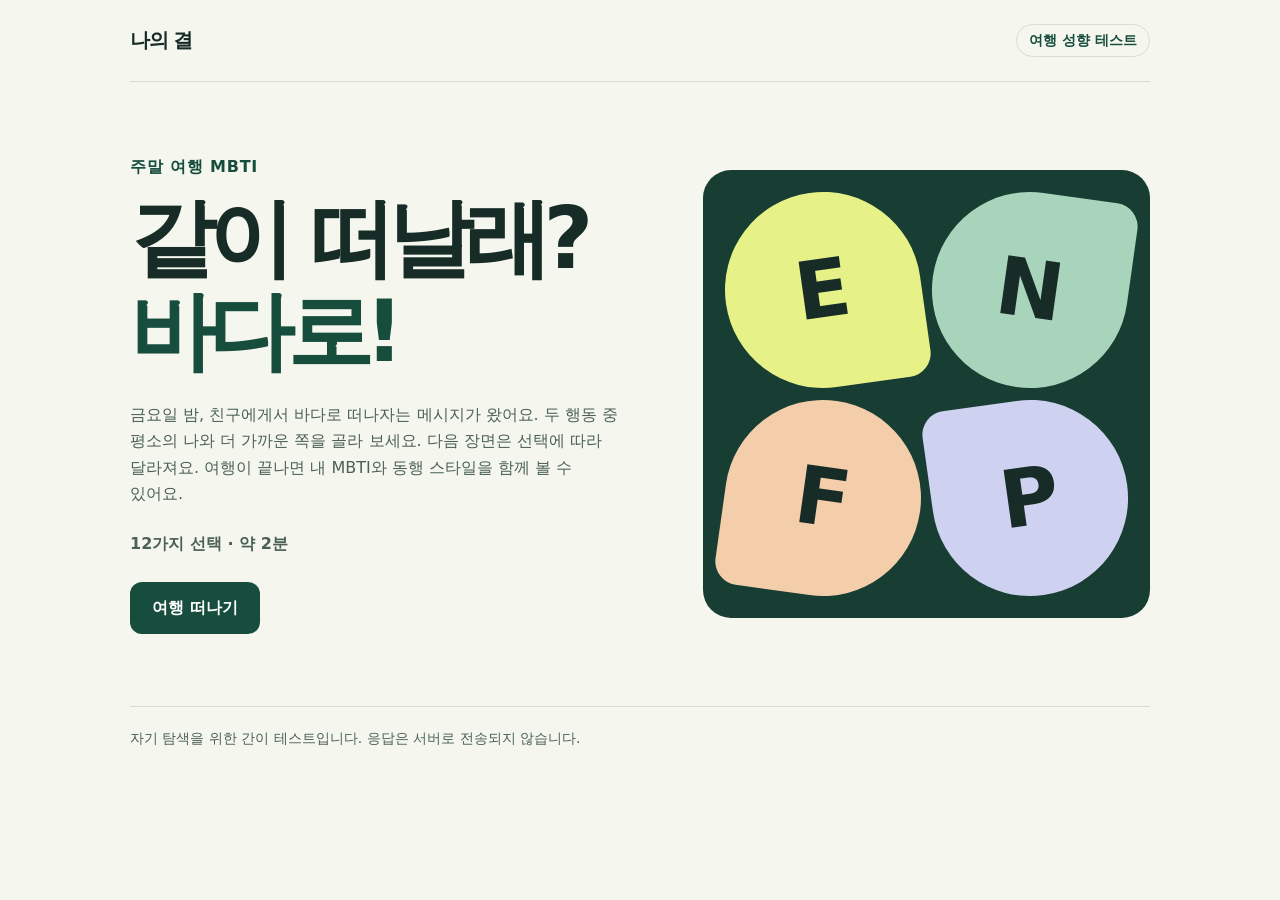
==== index.html @ 78af0e24 "Advance immediately and show brief feedback above the choices" ====
<!doctype html>
<html lang="ko">
<head>
<meta charset="utf-8">
<meta name="viewport" content="width=device-width,initial-scale=1">
<meta name="description" content="친구들과 떠나는 주말 여행, 12가지 선택으로 알아보는 MBTI와 여행 동행 스타일.">
<title>나의 결 · MBTI와 여행 동행 스타일</title>
<style>
:root{color-scheme:light;--ink:#172b27;--mute:#4c6057;--paper:#f5f7ef;--line:#d5ded1;--green:#174d3d;--lime:#e6f288;font:100%/1.65 system-ui,sans-serif}
*{box-sizing:border-box}
body{margin:0;background:var(--paper);color:var(--ink)}
.shell{width:min(1020px,calc(100% - 40px));margin:auto}
header{display:flex;justify-content:space-between;align-items:center;padding:24px 0;border-bottom:1px solid var(--line)}
.brand{font-size:1.25rem;font-weight:850;letter-spacing:-.07em}
.chip{color:var(--green);border:1px solid var(--line);border-radius:100px;padding:4px 12px;font-size:.875rem;font-weight:650}
main{padding:clamp(32px,6vw,72px) 0}
.hero{display:grid;grid-template-columns:1.2fr 1fr;gap:36px;align-items:center}
h1,h2,p{margin:0}
h1{font-size:clamp(2.6rem,6.7vw,5.4rem);line-height:1.08;letter-spacing:-.09em;margin:12px 0 24px;word-break:keep-all}
h1 em{color:var(--green);font-style:normal}
h2{font-size:clamp(1.65rem,5vw,2.35rem);line-height:1.24;letter-spacing:-.06em;word-break:keep-all;margin:12px 0 20px}
.eyebrow{color:var(--green);font-weight:750;letter-spacing:.05em}
.intro{color:var(--mute);max-width:31em;word-break:keep-all}
.facts{margin:24px 0;color:var(--mute);font-weight:650}
button{font:inherit;cursor:pointer;border:0;border-radius:12px;padding:13px 22px;font-weight:750;background:var(--green);color:white}
button:hover{background:#22664f}
button:focus-visible,h1:focus-visible,h2:focus-visible{outline:3px solid #658601;outline-offset:4px}
button:disabled{opacity:.44;cursor:default}
.secondary{background:transparent;color:var(--green);border:1px solid var(--line)}
.secondary:hover{background:#e4ede0}
.art{position:relative;display:grid;grid-template-columns:1fr 1fr;gap:12px;padding:22px;border-radius:28px;background:#183e33}
.tile{display:grid;place-items:center;aspect-ratio:1;border-radius:50% 50% 12% 50%;font-size:clamp(2.25rem,7vw,5rem);font-weight:850;line-height:1}
.tile:nth-child(1){background:#e6f288;transform:rotate(-8deg)}
.tile:nth-child(2){background:#a9d4bc;border-radius:50% 12% 50% 50%;transform:rotate(8deg)}
.tile:nth-child(3){background:#f4cdaa;border-radius:50% 50% 50% 12%;transform:rotate(8deg)}
.tile:nth-child(4){background:#ced1f0;border-radius:12% 50% 50% 50%;transform:rotate(-8deg)}
.card{max-width:680px;margin:auto;background:#fff;border:1px solid var(--line);border-radius:24px;padding:clamp(22px,5vw,48px)}
.counter{display:flex;justify-content:space-between;gap:12px;color:var(--mute);font-weight:650}
progress{appearance:none;width:100%;height:8px;border:0;border-radius:8px;overflow:hidden;background:#e7ede2;margin:10px 0 23px}
progress::-webkit-progress-bar{background:#e7ede2}
progress::-webkit-progress-value{background:var(--green)}
progress::-moz-progress-bar{background:var(--green)}
.options,.axes{display:grid;gap:10px}
.option{text-align:left;background:#f5f7ef;color:var(--ink);border:1px solid var(--line);font-weight:650}
.option:hover{background:#e6f288;border-color:#778d34}
.option[aria-pressed=true]{background:var(--green);color:white}
.scene-heading{display:flex;align-items:center;justify-content:space-between;flex-wrap:wrap;gap:4px 12px}
.feedback{
  width:9em;max-width:100%;min-height:1.8em;border-radius:12px;padding:2px 6px;
  background:var(--green);color:white;font-size:.875rem;font-weight:650;
  text-align:center;word-break:keep-all;pointer-events:none;
}
.feedback:empty{opacity:0}
.feedback:empty::before{content:"\00a0"}
.actions{display:flex;justify-content:space-between;flex-wrap:wrap;gap:12px;margin-top:24px}
.type{font-size:clamp(3rem,12vw,6rem);font-weight:900;letter-spacing:-.08em;line-height:1.1;color:var(--green);margin:8px 0}
.report-section{margin-top:30px;padding-top:22px;border-top:1px solid var(--line)}
.report-section h3{margin:0 0 12px;font-size:1.3rem;letter-spacing:-.04em}
.report-section h4{margin:0 0 4px;font-size:1.05rem}
.style-card{padding:18px;border-radius:14px;background:var(--paper)}
.style-card + .evidence-heading{margin-top:14px}
.evidence{margin:14px 0;padding-left:1.3em}
.evidence li+li{margin-top:5px}
.axes{margin:14px 0;gap:16px}
.axis-detail,.match-note{color:var(--mute)}
.match-card{margin-top:14px;border-left:3px solid #a9d4bc;padding-left:13px}
.axis-label{display:flex;justify-content:space-between;gap:12px;color:var(--mute);font-size:.9rem}
.bar{height:8px;border-radius:99px;background:#cbdacb;overflow:hidden;margin:4px 0}
.bar span{display:block;height:100%;background:var(--green)}
footer{border-top:1px solid var(--line);padding:20px 0;color:var(--mute);font-size:.875rem}
[hidden]{display:none!important}
@media(max-width:680px){.hero{grid-template-columns:1fr;gap:28px}.art{width:min(100%,300px)}}
</style>
</head>
<body>
<div class="shell">
<header><span class="brand">나의 결</span><span class="chip">여행 성향 테스트</span></header>
<main>
<section class="hero" id="home">
<div><p class="eyebrow">주말 여행 MBTI</p>
<h1 tabindex="-1">같이 떠날래?<br><em>바다로!</em></h1>
<p class="intro">금요일 밤, 친구에게서 바다로 떠나자는 메시지가 왔어요. 두 행동 중 평소의 나와 더 가까운 쪽을 골라 보세요. 다음 장면은 선택에 따라 달라져요. 여행이 끝나면 내 MBTI와 동행 스타일을 함께 볼 수 있어요.</p>
<p class="facts"><span id="total"></span>가지 선택 · 약 2분</p>
<button id="start" type="button">여행 떠나기</button>
</div>
<div class="art" aria-hidden="true"><span class="tile">E</span><span class="tile">N</span><span class="tile">F</span><span class="tile">P</span></div>
</section>
<section class="card" id="quiz" hidden>
<div class="counter"><span id="count"></span><span id="completed"></span></div>
<progress id="progress" value="0" aria-label="여행 진행률"></progress>
<div class="scene-heading">
<p class="eyebrow" id="chapter"></p>
<p id="feedback" class="feedback" role="status" aria-atomic="true"></p>
</div>
<h2 id="question" tabindex="-1"></h2>
<div class="options" aria-labelledby="question" role="group">
<button class="option" type="button"></button>
<button class="option" type="button"></button>
</div>
<div class="actions"><button class="secondary" id="back" type="button">이전</button><button id="next" type="button">다음</button></div>
</section>
<section class="card" id="result" hidden>
<div class="scene-heading">
<p class="eyebrow">이번 여행에서 드러난 MBTI</p>
<p id="result-feedback" class="feedback" role="status" aria-atomic="true"></p>
</div>
<h2 class="type" id="type" tabindex="-1"></h2>
<p id="description"></p>
<section class="report-section">
<h3>나의 여행 동행 스타일</h3>
<div class="style-card"><h4 id="style-name"></h4><p id="style-detail"></p></div>
<h4 class="evidence-heading">이 스타일을 보여 준 두 선택</h4>
<ul id="style-evidence" class="evidence"></ul>
<p id="style-tip"></p>
</section>
<section class="report-section">
<h3>네 글자로 읽는 내 성향</h3>
<p class="intro">각 비율은 해당 성향을 묻는 세 장면에서 어느 쪽을 골랐는지 보여줘요.</p>
<div class="axes" id="axes"></div>
</section>
<section class="report-section">
<h3>나와 호흡이 맞을 수 있는 여행 친구</h3>
<p class="match-note">이번 응답을 바탕으로 떠올린 동행 예시예요. 실제로 함께 여행할 때는 각자의 취향과 약속에 따라 달라져요.</p>
<div id="companions"></div>
</section>
<div class="actions"><button id="restart" type="button">다시 떠나기</button></div>
</section>
</main>
<footer>자기 탐색을 위한 간이 테스트입니다. 응답은 서버로 전송되지 않습니다.</footer>
</div>
<script>
const dimensions = [
  ['E', 'I', '외향', '내향'],
  ['S', 'N', '감각', '직관'],
  ['T', 'F', '사고', '감정'],
  ['J', 'P', '판단', '인식']
];

// A and B describe opposite preferences on one axis. The previous choice selects
// the scene for the next step, never the axis or the points available on it.
const chapters = ['금요일 밤 · 여행 준비', '토요일 · 바닷가 마을', '일요일 · 돌아오는 길'];
const questions = [
  {first: 'J', scenes: [
    {
      prompt: '금요일 밤, 단톡방에 “내일 바다 갈래?”가 떴어요. 어떤 답장이 나답나요?',
      choices: [
        '지금 기차와 숙소를 정하면 마음 편히 잘 수 있어.',
        '내일 만나서 그때 끌리는 곳으로 가자.'
      ]
    }
  ]},
  {first: 'E', scenes: [
    {
      prompt: '기차와 숙소 예약 완료! 신난 마음을 어떻게 즐길까요?',
      choices: [
        '친구들에게 전화를 걸어 여행 수다를 떤다.',
        '좋아하는 음악을 들으며 혼자 여행 기분을 낸다.'
      ]
    },
    {
      prompt: '“내일 바람 부는 대로!” 단톡방이 들썩여요. 나는?',
      choices: [
        '여행 노래를 올리고 친구들과 실시간으로 듣는다.',
        '나만의 플레이리스트를 들으며 들뜬 마음을 즐긴다.'
      ]
    }
  ]},
  {first: 'N', scenes: [
    {
      prompt: '여행 수다가 바닷마을 이야기로 이어졌어요. 더 듣고 싶은 건?',
      choices: [
        '밤바다의 불빛에 얽힌 마을 전설',
        '어느 방파제에서 몇 시에 불빛이 보이는지'
      ]
    },
    {
      prompt: '혼자 마을 지도를 들여다봐요. 어떤 표시가 더 궁금한가요?',
      choices: [
        '지도에 그려진 고래가 상징하는 것',
        '해안선을 따라 찍힌 전망대의 실제 위치'
      ]
    }
  ]},
  {first: 'T', scenes: [
    {
      prompt: '전설을 듣고 숙소 후보가 두 곳으로 좁혀졌어요. 결정 기준은?',
      choices: [
        '가격과 이동 거리에 같은 기준을 적용한다.',
        '각자 어떤 밤을 보내고 싶은지 듣고 고른다.'
      ]
    },
    {
      prompt: '지도에 숙소 후보 두 곳을 표시했어요. 무엇으로 결정할까요?',
      choices: [
        '교통과 예산 조건을 더 많이 충족하는 곳',
        '일행이 각자 중요하게 여기는 점을 더 잘 담은 곳'
      ]
    }
  ]},
  {first: 'I', scenes: [
    {
      prompt: '숙소 비교를 마치고 드디어 기차에 탔어요. 쉬는 방법은?',
      choices: [
        '이어폰을 끼고 혼자 창밖을 바라본다.',
        '옆자리 친구와 간식을 나누며 이야기한다.'
      ]
    },
    {
      prompt: '다들 마음에 드는 숙소를 골랐어요. 기차에서 즐기고 싶은 건?',
      choices: [
        '햇빛 드는 자리에 앉아 혼자 멍 때리기',
        '친구들 사이에 앉아 이야기꽃 피우기'
      ]
    }
  ]},
  {first: 'S', scenes: [
    {
      prompt: '창밖에 오래된 등대가 스쳐요. 먼저 궁금한 건?',
      choices: [
        '등대의 높이와 실제로 쓰인 재료',
        '등대가 뱃사람들에게 어떤 의미였을지'
      ]
    },
    {
      prompt: '친구들과 시장 입구의 옛 배를 구경해요. 더 알고 싶은 건?',
      choices: [
        '어떤 도구를 써서 배를 움직였는지',
        '이 배가 다니던 시절 마을은 어땠을지'
      ]
    }
  ]},
  {first: 'P', topic: 'detour', scenes: [
    {
      prompt: '등대 쪽 골목을 걷는데 비가 내려요. 우산을 펴고 나는?',
      choices: [
        '걷다가 보이는 재밌는 가게로 들어간다.',
        '비가 그칠 때까지 갈 곳과 순서를 정한다.'
      ]
    },
    {
      prompt: '옛 항구에서 예정에 없던 공연을 발견했어요. 나는?',
      choices: [
        '일단 듣고 다음 행선지는 나중에 정한다.',
        '뒤 일정을 조정하고 볼 시간을 정한다.'
      ]
    }
  ]},
  {first: 'F', topic: 'support', scenes: [
    {
      prompt: '우연히 들어간 가게에서 친구가 기념품을 깨뜨렸어요. 첫마디는?',
      choices: [
        '많이 놀랐지? 내가 옆에 있을게.',
        '직원에게 알리자. 처리 방법을 물어볼게.'
      ]
    },
    {
      prompt: '맞춰 둔 버스를 놓쳐 친구가 난처해해요. 내 첫 반응은?',
      choices: [
        '마음 쓰였겠다. 같이 가니까 괜찮아.',
        '다음 버스와 걸어갈 때 걸리는 시간을 비교해 보자.'
      ]
    }
  ]},
  {first: 'N', scenes: [
    {
      prompt: '다음 날, 친구에게 엽서를 써요. 어떤 한 줄이 나답나요?',
      choices: [
        '우리 여행을 파도에 빗댄 한 줄',
        '어제 같이 본 바다의 색을 그대로 담은 한 줄'
      ]
    },
    {
      prompt: '여행 기록을 모아 작은 앨범을 만들어요. 첫 장에는?',
      choices: [
        '여행 전체를 관통하는 한 문장',
        '여행의 시작을 보여주는 실제 기차표'
      ]
    }
  ]},
  {first: 'E', scenes: [
    {
      prompt: '엽서를 쓰고 나니 기차까지 40분이 남았어요. 무엇이 끌려요?',
      choices: [
        '친구들과 모여 서로 쓴 이야기를 나눈다.',
        '혼자 커피 한 잔을 들고 걷는다.'
      ]
    },
    {
      prompt: '앨범을 챙기고 바다에 작별 인사를 해요. 더 즐거운 건?',
      choices: [
        '친구들과 어깨를 맞대고 추억 나누기',
        '혼자 물소리를 들으며 기억을 되새기기'
      ]
    }
  ]},
  {first: 'T', scenes: [
    {
      prompt: '친구들과 모인 자리에서 정산을 시작해요. 가장 먼저 볼 것은?',
      choices: [
        '모두에게 같은 계산 기준이 적용되는지',
        '각자 어떤 사정이 있었고 어떻게 느끼는지'
      ]
    },
    {
      prompt: '혼자 쉬던 중 선물 비용을 나눌지 의견을 물어와요. 먼저 생각하는 건?',
      choices: [
        '이전 지출과 일관되게 나눌 수 있는지',
        '준비한 사람과 받는 사람이 어떻게 느낄지'
      ]
    }
  ]},
  {first: 'J', scenes: [
    {
      prompt: '정산을 마치자 “다음엔 산에 갈까?”라는 말이 나와요. 나는?',
      choices: [
        '지금 가능한 주말을 맞춰서 하나 정하자.',
        '일단 찜해 두고 날씨 좋은 때 떠나자.'
      ]
    },
    {
      prompt: '서로 고맙다는 말을 나누고 기차가 역에 도착해요. 다음 만남은?',
      choices: [
        '모일 날짜를 잡아 두면 기대하며 기다릴 수 있어.',
        '언제든 문득 보고 싶을 때 만나면 좋아.'
      ]
    }
  ]}
];

const summaries = {
  ISTJ:'확인할 수 있는 사실과 약속을 바탕으로 꾸준히 일을 마무리하는 편이에요.',
  ISFJ:'주변 사람의 작은 필요를 살피고 익숙한 일상을 안정적으로 돌보는 편이에요.',
  INFJ:'혼자 깊이 생각하며 사람의 마음과 상황의 의미를 함께 살피는 편이에요.',
  INTJ:'앞으로의 가능성을 가늠하고 목표에 이르는 길을 체계적으로 설계하는 편이에요.',
  ISTP:'직접 관찰하고 시도하면서 상황에 맞는 실용적인 해법을 찾는 편이에요.',
  ISFP:'자신의 감각과 가치에 귀를 기울이며 눈앞의 경험을 유연하게 즐기는 편이에요.',
  INFP:'자신이 중요하게 여기는 가치에 따라 여러 가능성을 탐색하는 편이에요.',
  INTP:'혼자 생각에 몰입해 원리를 파고들고 여러 설명을 비교하는 편이에요.',
  ESTP:'사람들과 함께 움직이며 눈앞의 변화에 빠르게 반응하는 편이에요.',
  ESFP:'주변 사람과 경험을 나누고 그 순간의 분위기에 자연스럽게 어울리는 편이에요.',
  ENFP:'사람과 아이디어를 연결하며 새로운 가능성을 자유롭게 탐색하는 편이에요.',
  ENTP:'대화하며 새로운 가설을 세우고 여러 관점에서 검토하는 편이에요.',
  ESTJ:'구체적인 기준과 계획을 정해 여러 사람이 함께 움직이도록 돕는 편이에요.',
  ESFJ:'사람들의 필요를 알아차리고 함께하는 일정을 세심하게 챙기는 편이에요.',
  ENFJ:'사람들의 의견을 모아 함께 갈 방향을 구체화하는 편이에요.',
  ENTJ:'목표를 정하고 아이디어를 실행 가능한 계획으로 바꾸는 편이에요.'
};

const travelStyles = {
  explore: [
    {name: '발맞춰 걷는 산책 친구', detail: '뜻밖의 장면을 만나면 발길을 잠시 맡겨요. 동행이 난처해할 때는 곁에 머무르며 상대가 숨 돌릴 틈을 만들어 줘요.', tip: '길을 바꾸기 전에 “여기 조금 더 있다 갈까?” 하고 물어보면 각자의 속도를 맞추기 좋아요.'},
    {name: '즉석에서 길을 찾는 탐험가', detail: '여행 중 생긴 여백을 즐기는 편이에요. 친구에게 문제가 생기면 현장에서 쓸 수 있는 방법을 찾아 함께 움직여요.', tip: '해결책이 떠올라도 친구가 원하는 도움이 무엇인지 먼저 물으면 선택지를 좁히기 쉬워요.'}
  ],
  arrange: [
    {name: '마음까지 챙기는 일정 조율자', detail: '상황이 바뀌면 남은 시간을 살피고 다시 일정을 정해요. 곤란한 일이 생긴 동행에게는 먼저 안심할 말을 건네요.', tip: '새 일정을 짤 때 친구가 지금 쉬고 싶은지, 바로 움직이고 싶은지 들어 보세요.'},
    {name: '다음 수를 찾는 길잡이', detail: '예상 밖의 일이 생기면 남은 일정부터 가다듬어요. 동행이 곤란할 때는 가능한 방법을 비교해서 다음 행동을 정하도록 도와요.', tip: '가능한 방법 두 가지를 제시하고 친구가 고르게 하면 둘 다 편한 계획을 세울 수 있어요.'}
  ]
};

const traitNotes = {
  E: '친구와 말하고 경험을 나누는 시간이 여행의 활력이 될 수 있어요.',
  I: '혼자 걸으며 생각을 정리할 여유가 있을 때 다음 만남도 편안해질 수 있어요.',
  S: '처음 보는 장소에서는 눈앞의 풍경과 실제로 확인할 수 있는 정보에 관심을 두는 편이에요.',
  N: '낯선 풍경에서 이야기를 떠올리고 장소에 얽힌 의미를 살피는 편이에요.',
  T: '의견을 모을 때 비교 기준이 분명하면 결정을 내리기 편할 수 있어요.',
  F: '결정을 앞두면 각자가 무엇을 중요하게 여기고 어떻게 느낄지 살피는 편이에요.',
  J: '시간과 장소를 정해 두면 여유 있게 여행을 즐기는 데 도움이 될 수 있어요.',
  P: '가는 길에 새로 발견한 곳도 들를 수 있게 여지를 두는 편이에요.'
};

const id = name => document.getElementById(name);
const optionButtons = [...document.querySelectorAll('.option')];
const answers = Array(questions.length).fill(null);
let current = 0;
let feedbackTimer;
id('total').textContent = questions.length;
id('progress').max = questions.length;

function show(screen, heading) {
  for (const section of ['home', 'quiz', 'result']) id(section).hidden = section !== screen;
  heading.focus();
}

function sceneAt(step) {
  const branch = step === 0 ? 0 : answers[step - 1];
  return questions[step].scenes[branch];
}

function renderQuestion() {
  const {prompt, choices} = sceneAt(current);
  id('chapter').textContent = chapters[Math.floor(current / 4)];
  id('count').textContent = `${current + 1} / ${questions.length} 문항`;
  const completed = answers.filter(answer => answer !== null).length;
  id('completed').textContent = `${completed}개 응답`;
  id('progress').value = completed;
  id('question').textContent = prompt;
  optionButtons.forEach((button, index) => {
    button.textContent = choices[index];
    button.setAttribute('aria-pressed', String(answers[current] === index));
  });
  id('back').disabled = current === 0;
  id('next').disabled = answers[current] === null;
  id('next').textContent = current === questions.length - 1 ? '여행 결과 보기' : '다음 장면';
}

function scoreForAnswer(step) {
  const {first} = questions[step];
  const axis = dimensions.findIndex(([left, right]) => first === left || first === right);
  const firstSide = dimensions[axis].indexOf(first);
  const side = answers[step] === 0 ? firstSide : 1 - firstSide;
  return {axis, side};
}

function calculate() {
  const votes = dimensions.map(() => [0, 0]);
  answers.forEach((_, step) => {
    const {axis, side} = scoreForAnswer(step);
    votes[axis][side]++;
  });
  const type = votes.map(([left, right], axis) => dimensions[axis][left > right ? 0 : 1]).join('');
  const shares = votes.map(([left, right]) => Math.round(100 * left / (left + right)));
  return { type, shares };
}

function renderTravelStyle() {
  const detour = questions.findIndex(question => question.topic === 'detour');
  const support = questions.findIndex(question => question.topic === 'support');
  const route = answers[detour] === 0 ? 'explore' : 'arrange';
  const style = travelStyles[route][answers[support]];
  id('style-name').textContent = style.name;
  id('style-detail').textContent = style.detail;
  id('style-evidence').replaceChildren(...[detour, support].map(step => {
    const item = document.createElement('li');
    item.textContent = sceneAt(step).choices[answers[step]];
    return item;
  }));
  id('style-tip').textContent = style.tip;
}

function renderCompanions(type) {
  const [energy, information, decision, pace] = type;
  const sharedPace = pace === 'J' ? '들를 곳을 미리 정하는' : '현장에서 행선지를 고르는';
  const sightseeing = information === 'S'
    ? '내가 찾은 전망대에서 친구가 떠올린 마을 이야기를 들으며 풍경을 즐길 수 있어요.'
    : '내가 궁금해한 전설 속 장소를 친구가 지도에서 찾아 함께 가 볼 수 있어요.';
  const teamwork = decision === 'T'
    ? '내가 예산과 거리를 비교하면 친구가 일행이 원하는 분위기를 물어 숙소 후보를 좁힐 수 있어요.'
    : '내가 일행의 바람을 듣고 친구가 가격과 거리를 살피면 모두가 편한 숙소를 찾는 데 도움이 돼요.';
  const examples = [
    {type: energy + (information === 'S' ? 'N' : 'S') + decision + pace,
      text: `둘 다 ${sharedPace} 여행이 편할 수 있어요. ${sightseeing}`},
    {type: energy + information + (decision === 'T' ? 'F' : 'T') + pace,
      text: teamwork}
  ];
  id('companions').replaceChildren(...examples.map(example => {
    const card = document.createElement('div');
    card.className = 'match-card';
    const heading = document.createElement('h4');
    heading.textContent = example.type;
    const note = document.createElement('p');
    note.textContent = example.text;
    card.append(heading, note);
    return card;
  }));
}

function renderResult() {
  const { type, shares } = calculate();
  id('type').textContent = type;
  id('description').textContent = summaries[type];
  renderTravelStyle();
  renderCompanions(type);
  id('axes').replaceChildren(...shares.map((share, axis) => {
    const [a, b, labelA, labelB] = dimensions[axis];
    const row = document.createElement('div');
    row.innerHTML = `<div class="axis-label"><span>${a} ${labelA} ${share}%</span><span>${100 - share}% ${labelB} ${b}</span></div><div class="bar" aria-hidden="true"><span style="width:${share}%"></span></div><p class="axis-detail">${traitNotes[type[axis]]}</p>`;
    return row;
  }));
  show('result', id('type'));
}

optionButtons.forEach((button, index) => button.addEventListener('click', () => {
  if (answers[current] !== index) answers.fill(null, current + 1);
  answers[current] = index;
  renderQuestion();
}));
id('start').addEventListener('click', () => {
  renderQuestion();
  show('quiz', id('question'));
});
function clearFeedback() {
  clearTimeout(feedbackTimer);
  id('feedback').textContent = '';
  id('result-feedback').textContent = '';
}

id('back').addEventListener('click', () => {
  clearFeedback();
  current--;
  renderQuestion();
  id('question').focus();
});
id('next').addEventListener('click', () => {
  if (answers[current] === null) return;
  const {axis, side} = scoreForAnswer(current);
  const dimension = dimensions[axis];
  const last = current === questions.length - 1;
  clearFeedback();
  if (last) {
    renderResult();
  } else {
    current++;
    renderQuestion();
    id('question').focus();
  }

  const popup = id(last ? 'result-feedback' : 'feedback');
  popup.textContent = `직전 선택 · ${dimension[side + 2]}(${dimension[side]})`;
  feedbackTimer = setTimeout(clearFeedback, 1000);
});
id('restart').addEventListener('click', () => {
  clearFeedback();
  answers.fill(null);
  current = 0;
  show('home', document.querySelector('h1'));
});
</script>
</body>
</html>
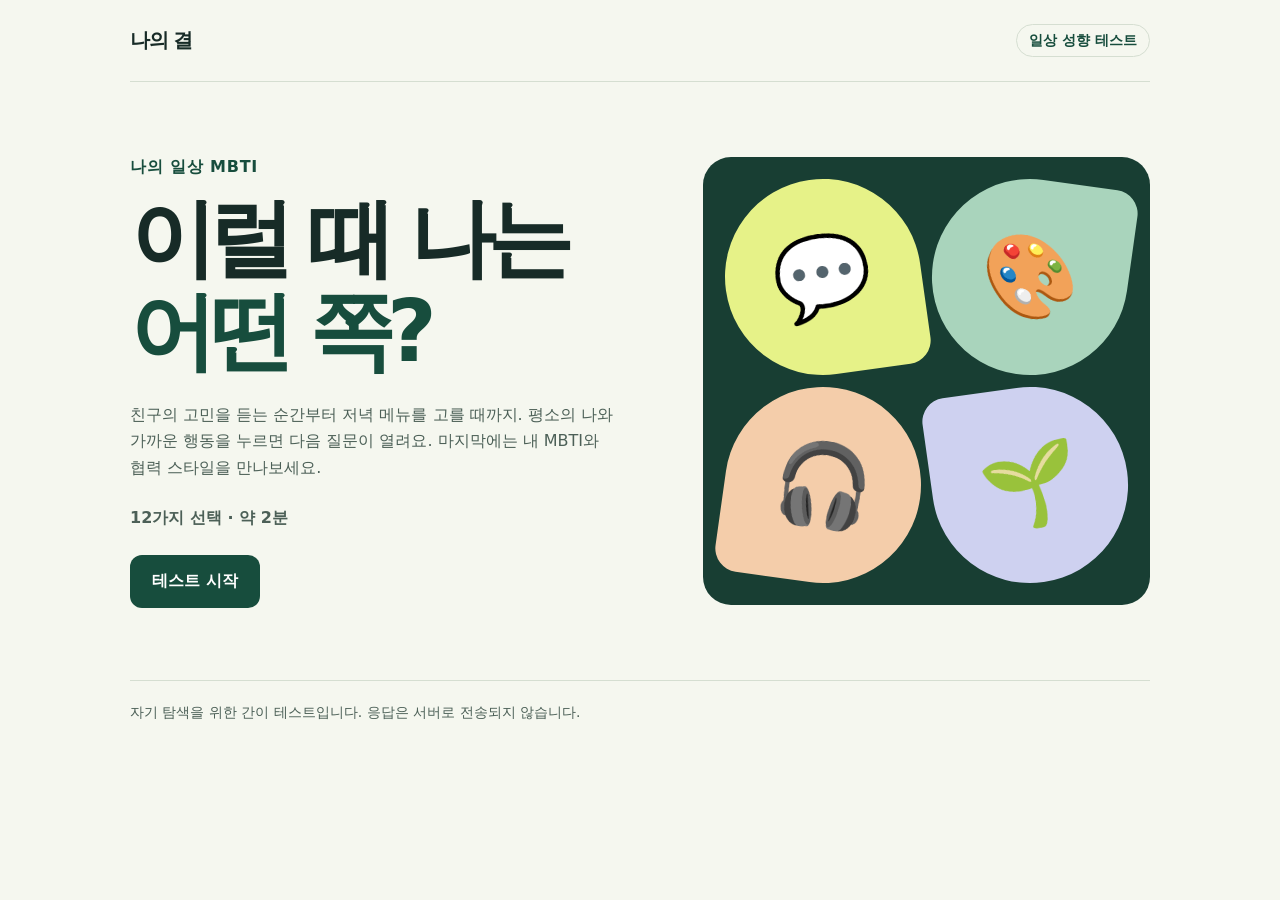
==== commit f286efe0: "Randomize illustrated everyday scenarios and advance on answer" ====
--- a/index.html
+++ b/index.html
@@ -3,8 +3,8 @@
 <head>
 <meta charset="utf-8">
 <meta name="viewport" content="width=device-width,initial-scale=1">
-<meta name="description" content="친구들과 떠나는 주말 여행, 12가지 선택으로 알아보는 MBTI와 여행 동행 스타일.">
-<title>나의 결 · MBTI와 여행 동행 스타일</title>
+<meta name="description" content="친구 모임부터 취미까지, 일상의 12가지 선택으로 알아보는 MBTI와 협력 스타일.">
+<title>나의 결 · MBTI와 협력 스타일</title>
 <style>
 :root{color-scheme:light;--ink:#172b27;--mute:#4c6057;--paper:#f5f7ef;--line:#d5ded1;--green:#174d3d;--lime:#e6f288;font:100%/1.65 system-ui,sans-serif}
 *{box-sizing:border-box}
@@ -42,6 +42,12 @@
 progress::-moz-progress-bar{background:var(--green)}
 .options,.axes{display:grid;gap:10px}
 .option{text-align:left;background:#f5f7ef;color:var(--ink);border:1px solid var(--line);font-weight:650}
+.chapter,.option{display:flex;align-items:center;gap:12px}
+.scene-icon,.choice-icon{flex:none;display:grid;place-items:center;width:2em;height:2em;border-radius:12px;line-height:1}
+.scene-icon{font-size:1.35rem;background:#e6f288}
+.choice-icon{font-size:1.3rem;background:#e1eadb}
+.option:nth-child(2) .choice-icon{background:#e7e1f0}
+.choice-text{min-width:0;word-break:keep-all;overflow-wrap:anywhere}
 .option:hover{background:#e6f288;border-color:#778d34}
 .option[aria-pressed=true]{background:var(--green);color:white}
 .scene-heading{display:flex;align-items:center;justify-content:space-between;flex-wrap:wrap;gap:4px 12px}
@@ -74,40 +80,40 @@
 </head>
 <body>
 <div class="shell">
-<header><span class="brand">나의 결</span><span class="chip">여행 성향 테스트</span></header>
+<header><span class="brand">나의 결</span><span class="chip">일상 성향 테스트</span></header>
 <main>
 <section class="hero" id="home">
-<div><p class="eyebrow">주말 여행 MBTI</p>
-<h1 tabindex="-1">같이 떠날래?<br><em>바다로!</em></h1>
-<p class="intro">금요일 밤, 친구에게서 바다로 떠나자는 메시지가 왔어요. 두 행동 중 평소의 나와 더 가까운 쪽을 골라 보세요. 다음 장면은 선택에 따라 달라져요. 여행이 끝나면 내 MBTI와 동행 스타일을 함께 볼 수 있어요.</p>
+<div><p class="eyebrow">나의 일상 MBTI</p>
+<h1 tabindex="-1">이럴 때 나는<br><em>어떤 쪽?</em></h1>
+<p class="intro">친구의 고민을 듣는 순간부터 저녁 메뉴를 고를 때까지. 평소의 나와 가까운 행동을 누르면 다음 질문이 열려요. 마지막에는 내 MBTI와 협력 스타일을 만나보세요.</p>
 <p class="facts"><span id="total"></span>가지 선택 · 약 2분</p>
-<button id="start" type="button">여행 떠나기</button>
+<button id="start" type="button">테스트 시작</button>
 </div>
-<div class="art" aria-hidden="true"><span class="tile">E</span><span class="tile">N</span><span class="tile">F</span><span class="tile">P</span></div>
+<div class="art" aria-hidden="true"><span class="tile">💬</span><span class="tile">🎨</span><span class="tile">🎧</span><span class="tile">🌱</span></div>
 </section>
 <section class="card" id="quiz" hidden>
 <div class="counter"><span id="count"></span><span id="completed"></span></div>
-<progress id="progress" value="0" aria-label="여행 진행률"></progress>
+<progress id="progress" value="0" aria-label="테스트 진행률"></progress>
 <div class="scene-heading">
-<p class="eyebrow" id="chapter"></p>
+<p class="eyebrow chapter"><span id="scene-icon" class="scene-icon" aria-hidden="true"></span><span id="chapter"></span></p>
 <p id="feedback" class="feedback" role="status" aria-atomic="true"></p>
 </div>
 <h2 id="question" tabindex="-1"></h2>
 <div class="options" aria-labelledby="question" role="group">
-<button class="option" type="button"></button>
-<button class="option" type="button"></button>
+<button class="option" type="button"><span class="choice-icon" aria-hidden="true"></span><span class="choice-text"></span></button>
+<button class="option" type="button"><span class="choice-icon" aria-hidden="true"></span><span class="choice-text"></span></button>
 </div>
-<div class="actions"><button class="secondary" id="back" type="button">이전</button><button id="next" type="button">다음</button></div>
+<div class="actions"><button class="secondary" id="back" type="button">이전</button></div>
 </section>
 <section class="card" id="result" hidden>
 <div class="scene-heading">
-<p class="eyebrow">이번 여행에서 드러난 MBTI</p>
+<p class="eyebrow">이번 선택에서 드러난 MBTI</p>
 <p id="result-feedback" class="feedback" role="status" aria-atomic="true"></p>
 </div>
 <h2 class="type" id="type" tabindex="-1"></h2>
 <p id="description"></p>
 <section class="report-section">
-<h3>나의 여행 동행 스타일</h3>
+<h3>함께할 때 나의 협력 스타일</h3>
 <div class="style-card"><h4 id="style-name"></h4><p id="style-detail"></p></div>
 <h4 class="evidence-heading">이 스타일을 보여 준 두 선택</h4>
 <ul id="style-evidence" class="evidence"></ul>
@@ -119,11 +125,11 @@
 <div class="axes" id="axes"></div>
 </section>
 <section class="report-section">
-<h3>나와 호흡이 맞을 수 있는 여행 친구</h3>
-<p class="match-note">이번 응답을 바탕으로 떠올린 동행 예시예요. 실제로 함께 여행할 때는 각자의 취향과 약속에 따라 달라져요.</p>
+<h3>나와 호흡이 맞을 수 있는 MBTI</h3>
+<p class="match-note">함께 일하거나 놀 때 어떤 점이 잘 맞을지 떠올려 본 예시예요. 실제 관계는 서로의 취향과 소통 방식에 따라 달라져요.</p>
 <div id="companions"></div>
 </section>
-<div class="actions"><button id="restart" type="button">다시 떠나기</button></div>
+<div class="actions"><button class="secondary" id="review" type="button">마지막 답 수정</button><button id="restart" type="button">새 질문으로 다시 하기</button></div>
 </section>
 </main>
 <footer>자기 탐색을 위한 간이 테스트입니다. 응답은 서버로 전송되지 않습니다.</footer>
@@ -136,194 +142,83 @@
   ['J', 'P', '판단', '인식']
 ];
 
-// A and B describe opposite preferences on one axis. The previous choice selects
-// the scene for the next step, never the axis or the points available on it.
-const chapters = ['금요일 밤 · 여행 준비', '토요일 · 바닷가 마을', '일요일 · 돌아오는 길'];
-const questions = [
+// Each pool asks about the same preference in four different situations.
+function scene(theme, icon, prompt, first, second) {
+  return {theme, icon, prompt, choices: [first, second]};
+}
+
+const pools = [
+  {first: 'E', scenes: [
+    scene('친구 모임', '🎈', '파티에 조금 일찍 도착했어요. 어떻게 기다릴까요?', ['👋', '먼저 온 사람에게 인사를 건넨다.'], ['🪟', '편한 자리에 앉아 잠시 분위기를 살핀다.']),
+    scene('취미', '🏸', '운동 수업이 끝나고 20분이 남았어요. 어떤 쪽이 더 즐거울까요?', ['🗣️', '같이 운동한 사람들과 오늘 얘기를 나눈다.'], ['🎧', '혼자 음악을 들으며 천천히 몸을 푼다.']),
+    scene('학교·직장', '☕', '긴 회의가 끝났어요. 쉬는 시간에 기운이 나는 쪽은?', ['💬', '동료와 커피를 마시며 잡담하기'], ['🌿', '조용한 곳에서 혼자 머리 식히기']),
+    scene('문화생활', '🎭', '공연이 끝나고 여운이 남았어요. 지금 하고 싶은 일은?', ['🗨️', '같이 본 사람에게 감상을 바로 이야기한다.'], ['🚶', '잠시 혼자 걸으며 장면을 되새긴다.'])
+  ]},
+  {first: 'I', scenes: [
+    scene('집에서', '🛋️', '오랜만에 저녁이 통째로 비었어요. 마음이 가는 쪽은?', ['📖', '혼자 읽던 책에 푹 빠지기'], ['📞', '친구에게 전화해서 밀린 이야기 나누기']),
+    scene('여행', '🚆', '기차가 출발했어요. 한 시간 동안 어떻게 쉬고 싶나요?', ['🪟', '이어폰을 끼고 창밖을 바라본다.'], ['🍪', '친구와 과자를 나눠 먹으며 이야기한다.']),
+    scene('취미', '🎨', '그림 그릴 오후가 생겼어요. 어디서 그릴까요?', ['🖌️', '조용한 책상에 혼자 자리를 잡는다.'], ['👥', '동네 드로잉 모임에서 함께 그린다.']),
+    scene('일상', '🥪', '점심시간에 나를 충전해 줄 자리는?', ['🌳', '혼자 쉬기 좋은 공원의 벤치'], ['🍽️', '이야기가 오가는 동료들의 테이블'])
+  ]},
+  {first: 'E', scenes: [
+    scene('문화생활', '🎬', '좋아하는 영화의 팬 모임에 왔어요. 먼저 뭘 할까요?', ['🎤', '옆 사람에게 가장 좋아하는 장면을 묻는다.'], ['🖼️', '전시된 스틸 사진을 혼자 먼저 둘러본다.']),
+    scene('게임', '🎮', '새 게임의 첫 판을 어떻게 시작하고 싶나요?', ['🎙️', '친구와 음성 채팅을 켜고 같이 시작한다.'], ['🕹️', '혼자 접속해서 내 속도로 즐긴다.']),
+    scene('일상', '🐕', '반려견 산책길에서 이웃을 만났어요. 더 끌리는 쪽은?', ['👋', '같이 걸으며 요즘 소식을 나눈다.'], ['🌲', '반갑게 인사하고 조용한 산책을 이어간다.']),
+    scene('학교·직장', '💡', '발표 아이디어를 떠올릴 때 내게 편한 방식은?', ['💬', '누군가와 말하다가 생각을 정리한다.'], ['📝', '혼자 적으며 생각을 정리한 뒤 나눈다.'])
+  ]},
+  {first: 'S', scenes: [
+    scene('요리', '🍜', '처음 보는 국수를 맛봤어요. 친구에게 어떻게 설명할까요?', ['🥢', '면의 굵기와 국물 맛을 콕 집어 말한다.'], ['🎞️', '먹는 순간 떠오른 장면에 빗대어 말한다.']),
+    scene('문화생활', '📷', '사진전에서 오래 머물고 싶은 작품은?', ['🔍', '빛과 표정이 생생하게 담긴 거리 사진'], ['🌀', '여러 이야기로 해석할 수 있는 낯선 사진']),
+    scene('취미', '🧶', '뜨개질을 배울 때 먼저 보고 싶은 것은?', ['👐', '손가락을 어떻게 움직이는지 보여주는 시범'], ['🧩', '고리들이 이어져 무늬가 되는 원리']),
+    scene('여행', '🏛️', '오래된 건물의 해설을 골라 들을 수 있어요. 어떤 내용부터?', ['🧱', '벽을 쌓은 재료와 실제 공사 과정'], ['🕰️', '건물이 그 시대 사람들에게 지녔던 의미'])
+  ]},
+  {first: 'N', scenes: [
+    scene('독서', '📚', '소설을 다 읽고 독서 모임에서 꺼내고 싶은 이야기는?', ['💭', '열린 결말 이후에 일어날 수 있는 일'], ['📌', '특히 기억에 남은 문장과 장면']),
+    scene('음악', '🎵', '새 노래를 듣고 먼저 귀에 남는 것은?', ['🌌', '가사가 떠올리게 한 풍경과 이야기'], ['🥁', '후렴의 박자와 선명한 악기 소리']),
+    scene('일상', '🏘️', '폐점한 가게 앞을 지나가요. 먼저 드는 생각은?', ['💡', '여기에 다른 공간이 생기면 어떨까?'], ['🏷️', '안내문에 어떤 사정이 적혀 있을까?']),
+    scene('게임', '🗺️', '게임 속 낡은 지도를 발견했어요. 더 궁금한 건?', ['🐉', '지도 한가운데 그려진 용의 숨은 의미'], ['📍', '표시된 보물 상자의 정확한 위치'])
+  ]},
+  {first: 'S', scenes: [
+    scene('학교·직장', '🧑‍🏫', '새 개념이 잘 와닿지 않아요. 어떤 설명이 좋나요?', ['🧪', '실제로 적용한 사례를 하나씩 보여주는 설명'], ['🔗', '이미 아는 개념과 연결해 큰 그림을 보여주는 설명']),
+    scene('일상', '🪴', '화분에서 처음 보는 잎이 났어요. 더 눈길이 가는 건?', ['🍃', '잎맥의 모양과 어제보다 달라진 색'], ['🌱', '이 식물이 자라서 만들게 될 풍경']),
+    scene('취미', '🎞️', '주말을 기록할 사진첩의 첫 장을 고른다면?', ['📸', '그날 만난 사람과 장소가 잘 보이는 사진'], ['🎨', '주말 전체의 느낌을 비유한 그림']),
+    scene('문화생활', '🏺', '박물관의 오래된 그릇 앞에 섰어요. 궁금한 건?', ['🛠️', '남아 있는 자국으로 알 수 있는 제작 방법'], ['💭', '이 그릇을 쓰던 사람들의 생활 이야기'])
+  ]},
+  {first: 'T', scenes: [
+    scene('친구 모임', '🍽️', '모임 장소가 두 곳으로 좁혀졌어요. 마지막 결정 기준은?', ['📊', '가격과 거리를 같은 기준으로 비교한다.'], ['💛', '각자가 편하게 느끼는 곳과 이유를 듣는다.']),
+    scene('학교·직장', '📋', '팀 아이디어 두 개 중 하나를 골라야 해요. 먼저 확인할 점은?', ['⚖️', '처음 정한 목표를 더 잘 충족하는지'], ['🫶', '팀원들이 어떤 점을 소중하게 생각하는지']),
+    scene('일상', '🏠', '룸메이트와 청소를 나눌 때 먼저 이야기하고 싶은 것은?', ['📏', '누구에게나 적용할 수 있는 분담 기준'], ['🤝', '각자 특히 힘들어하거나 편하게 느끼는 일']),
+    scene('게임', '🎲', '보드게임 규칙 해석이 갈렸어요. 우선 살피고 싶은 것은?', ['📘', '설명서와 이전 판에 적용한 기준'], ['👂', '각자 왜 억울하거나 난처하게 느끼는지'])
+  ]},
+  {first: 'F', topic: 'support', scenes: [
+    scene('친구 모임', '😮‍💨', '친구가 “면접에서 완전히 얼었어”라고 해요. 첫마디는?', ['💛', '긴장 많이 됐겠다. 지금 기분은 어때?'], ['📝', '어느 질문에서 막혔어? 같이 대답을 생각해 보자.']),
+    scene('취미', '🏃', '친구가 첫 달리기 대회를 중간에 포기했대요. 어떻게 도울까요?', ['👂', '그 순간 어떤 마음이었는지 들어 준다.'], ['👟', '힘들었던 구간을 짚고 다음 연습 방법을 찾아본다.']),
+    scene('학교·직장', '💻', '동료가 작업 파일을 날려 당황했어요. 먼저 할 말은?', ['🫶', '많이 놀랐지? 내가 옆에 있을게.'], ['💾', '백업이 있는지 같이 확인해 볼까?']),
+    scene('일상', '🔑', '친구가 열쇠를 잃어버리고 자책해요. 내 첫 반응은?', ['🤲', '누구나 그럴 수 있다고 안심시킨다.'], ['🔎', '마지막으로 열쇠를 꺼낸 곳부터 함께 짚는다.'])
+  ]},
+  {first: 'T', scenes: [
+    scene('취미', '🎸', '친구가 연주를 들려주고 의견을 물어요. 먼저 해 주고 싶은 말은?', ['🎚️', '리듬이 잘 맞은 곳과 조금 어긋난 부분'], ['💌', '연주에서 전해진 감정과 마음에 닿은 부분']),
+    scene('친구 모임', '🎁', '여럿이 선물 비용을 나누려 해요. 무엇을 우선할까요?', ['🧮', '처음 약속한 분담 원칙을 확인한다.'], ['💬', '사람마다 달랐던 부담과 사정을 듣는다.']),
+    scene('학교·직장', '🗓️', '모임 시간 변경 요청이 왔어요. 무엇부터 살펴볼까요?', ['⏱️', '마감과 다른 일정에 미칠 영향을 비교한다.'], ['👂', '변경을 부탁한 사람의 사정을 먼저 듣는다.']),
+    scene('동아리', '🏅', '동아리 상을 줄 기준을 정해요. 먼저 제안할 기준은?', ['📈', '모두에게 동일하게 적용할 성과 기준'], ['🤝', '서로를 위해 기울인 노력과 개인의 상황'])
+  ]},
   {first: 'J', scenes: [
-    {
-      prompt: '금요일 밤, 단톡방에 “내일 바다 갈래?”가 떴어요. 어떤 답장이 나답나요?',
-      choices: [
-        '지금 기차와 숙소를 정하면 마음 편히 잘 수 있어.',
-        '내일 만나서 그때 끌리는 곳으로 가자.'
-      ]
-    }
-  ]},
-  {first: 'E', scenes: [
-    {
-      prompt: '기차와 숙소 예약 완료! 신난 마음을 어떻게 즐길까요?',
-      choices: [
-        '친구들에게 전화를 걸어 여행 수다를 떤다.',
-        '좋아하는 음악을 들으며 혼자 여행 기분을 낸다.'
-      ]
-    },
-    {
-      prompt: '“내일 바람 부는 대로!” 단톡방이 들썩여요. 나는?',
-      choices: [
-        '여행 노래를 올리고 친구들과 실시간으로 듣는다.',
-        '나만의 플레이리스트를 들으며 들뜬 마음을 즐긴다.'
-      ]
-    }
-  ]},
-  {first: 'N', scenes: [
-    {
-      prompt: '여행 수다가 바닷마을 이야기로 이어졌어요. 더 듣고 싶은 건?',
-      choices: [
-        '밤바다의 불빛에 얽힌 마을 전설',
-        '어느 방파제에서 몇 시에 불빛이 보이는지'
-      ]
-    },
-    {
-      prompt: '혼자 마을 지도를 들여다봐요. 어떤 표시가 더 궁금한가요?',
-      choices: [
-        '지도에 그려진 고래가 상징하는 것',
-        '해안선을 따라 찍힌 전망대의 실제 위치'
-      ]
-    }
-  ]},
-  {first: 'T', scenes: [
-    {
-      prompt: '전설을 듣고 숙소 후보가 두 곳으로 좁혀졌어요. 결정 기준은?',
-      choices: [
-        '가격과 이동 거리에 같은 기준을 적용한다.',
-        '각자 어떤 밤을 보내고 싶은지 듣고 고른다.'
-      ]
-    },
-    {
-      prompt: '지도에 숙소 후보 두 곳을 표시했어요. 무엇으로 결정할까요?',
-      choices: [
-        '교통과 예산 조건을 더 많이 충족하는 곳',
-        '일행이 각자 중요하게 여기는 점을 더 잘 담은 곳'
-      ]
-    }
-  ]},
-  {first: 'I', scenes: [
-    {
-      prompt: '숙소 비교를 마치고 드디어 기차에 탔어요. 쉬는 방법은?',
-      choices: [
-        '이어폰을 끼고 혼자 창밖을 바라본다.',
-        '옆자리 친구와 간식을 나누며 이야기한다.'
-      ]
-    },
-    {
-      prompt: '다들 마음에 드는 숙소를 골랐어요. 기차에서 즐기고 싶은 건?',
-      choices: [
-        '햇빛 드는 자리에 앉아 혼자 멍 때리기',
-        '친구들 사이에 앉아 이야기꽃 피우기'
-      ]
-    }
-  ]},
-  {first: 'S', scenes: [
-    {
-      prompt: '창밖에 오래된 등대가 스쳐요. 먼저 궁금한 건?',
-      choices: [
-        '등대의 높이와 실제로 쓰인 재료',
-        '등대가 뱃사람들에게 어떤 의미였을지'
-      ]
-    },
-    {
-      prompt: '친구들과 시장 입구의 옛 배를 구경해요. 더 알고 싶은 건?',
-      choices: [
-        '어떤 도구를 써서 배를 움직였는지',
-        '이 배가 다니던 시절 마을은 어땠을지'
-      ]
-    }
+    scene('일상', '🛒', '마트에 가기 전, 어느 쪽이 편한가요?', ['📝', '오늘 살 것들을 목록으로 적는다.'], ['🧺', '매대를 보면서 먹고 싶은 것을 고른다.']),
+    scene('친구 모임', '🎉', '친구들과 주말에 만나기로 했어요. 어떤 약속이 좋나요?', ['📅', '시간과 장소를 미리 딱 정한 약속'], ['🌤️', '동네만 정하고 당일에 움직이는 약속']),
+    scene('요리', '🥘', '저녁을 직접 만들기로 했어요. 어떻게 시작하나요?', ['📋', '메뉴와 조리 순서를 정하고 재료를 꺼낸다.'], ['🥕', '냉장고를 열고 눈에 들어오는 재료로 시작한다.']),
+    scene('취미', '🎨', '그림을 한 장 그리려 해요. 손이 먼저 가는 쪽은?', ['✏️', '밑그림으로 배치를 잡아 둔다.'], ['🖍️', '마음에 드는 색을 칠하면서 구도를 찾아간다.'])
   ]},
   {first: 'P', topic: 'detour', scenes: [
-    {
-      prompt: '등대 쪽 골목을 걷는데 비가 내려요. 우산을 펴고 나는?',
-      choices: [
-        '걷다가 보이는 재밌는 가게로 들어간다.',
-        '비가 그칠 때까지 갈 곳과 순서를 정한다.'
-      ]
-    },
-    {
-      prompt: '옛 항구에서 예정에 없던 공연을 발견했어요. 나는?',
-      choices: [
-        '일단 듣고 다음 행선지는 나중에 정한다.',
-        '뒤 일정을 조정하고 볼 시간을 정한다.'
-      ]
-    }
-  ]},
-  {first: 'F', topic: 'support', scenes: [
-    {
-      prompt: '우연히 들어간 가게에서 친구가 기념품을 깨뜨렸어요. 첫마디는?',
-      choices: [
-        '많이 놀랐지? 내가 옆에 있을게.',
-        '직원에게 알리자. 처리 방법을 물어볼게.'
-      ]
-    },
-    {
-      prompt: '맞춰 둔 버스를 놓쳐 친구가 난처해해요. 내 첫 반응은?',
-      choices: [
-        '마음 쓰였겠다. 같이 가니까 괜찮아.',
-        '다음 버스와 걸어갈 때 걸리는 시간을 비교해 보자.'
-      ]
-    }
-  ]},
-  {first: 'N', scenes: [
-    {
-      prompt: '다음 날, 친구에게 엽서를 써요. 어떤 한 줄이 나답나요?',
-      choices: [
-        '우리 여행을 파도에 빗댄 한 줄',
-        '어제 같이 본 바다의 색을 그대로 담은 한 줄'
-      ]
-    },
-    {
-      prompt: '여행 기록을 모아 작은 앨범을 만들어요. 첫 장에는?',
-      choices: [
-        '여행 전체를 관통하는 한 문장',
-        '여행의 시작을 보여주는 실제 기차표'
-      ]
-    }
-  ]},
-  {first: 'E', scenes: [
-    {
-      prompt: '엽서를 쓰고 나니 기차까지 40분이 남았어요. 무엇이 끌려요?',
-      choices: [
-        '친구들과 모여 서로 쓴 이야기를 나눈다.',
-        '혼자 커피 한 잔을 들고 걷는다.'
-      ]
-    },
-    {
-      prompt: '앨범을 챙기고 바다에 작별 인사를 해요. 더 즐거운 건?',
-      choices: [
-        '친구들과 어깨를 맞대고 추억 나누기',
-        '혼자 물소리를 들으며 기억을 되새기기'
-      ]
-    }
-  ]},
-  {first: 'T', scenes: [
-    {
-      prompt: '친구들과 모인 자리에서 정산을 시작해요. 가장 먼저 볼 것은?',
-      choices: [
-        '모두에게 같은 계산 기준이 적용되는지',
-        '각자 어떤 사정이 있었고 어떻게 느끼는지'
-      ]
-    },
-    {
-      prompt: '혼자 쉬던 중 선물 비용을 나눌지 의견을 물어와요. 먼저 생각하는 건?',
-      choices: [
-        '이전 지출과 일관되게 나눌 수 있는지',
-        '준비한 사람과 받는 사람이 어떻게 느낄지'
-      ]
-    }
+    scene('문화생활', '🎟️', '보려던 영화가 매진이에요. 친구에게 어떤 제안을 할까요?', ['🚶', '밖을 걷다가 눈에 띄는 걸 해 보자.'], ['🕒', '다른 상영 시간을 확인하고 새 일정을 정하자.']),
+    scene('요리', '🥑', '함께 요리하다 주재료가 떨어진 걸 알았어요. 이제 어떻게 할까요?', ['🧑‍🍳', '있는 재료를 섞어 새로운 맛을 내 본다.'], ['📖', '다른 레시피를 골라 순서를 다시 정한다.']),
+    scene('여행', '🌦️', '소나기로 야외 일정이 취소됐어요. 나는?', ['🏪', '근처를 걷다가 끌리는 가게에 들른다.'], ['🗺️', '실내 장소를 찾아 남은 동선을 다시 짠다.']),
+    scene('게임', '🧩', '게임 진행 방식이 갑자기 바뀌었어요. 나는?', ['🎮', '일단 한 판 해 보며 새 방식을 익힌다.'], ['📋', '바뀐 규칙과 다음 전략을 정리하고 시작한다.'])
   ]},
   {first: 'J', scenes: [
-    {
-      prompt: '정산을 마치자 “다음엔 산에 갈까?”라는 말이 나와요. 나는?',
-      choices: [
-        '지금 가능한 주말을 맞춰서 하나 정하자.',
-        '일단 찜해 두고 날씨 좋은 때 떠나자.'
-      ]
-    },
-    {
-      prompt: '서로 고맙다는 말을 나누고 기차가 역에 도착해요. 다음 만남은?',
-      choices: [
-        '모일 날짜를 잡아 두면 기대하며 기다릴 수 있어.',
-        '언제든 문득 보고 싶을 때 만나면 좋아.'
-      ]
-    }
+    scene('학교·직장', '📂', '2주 뒤에 과제를 내야 해요. 어느 쪽이 마음 편한가요?', ['🗓️', '중간 목표와 마칠 날짜를 나눠 둔다.'], ['🧠', '여러 방향을 열어 두고 흐름에 맞춰 진행한다.']),
+    scene('집에서', '🪴', '방을 새롭게 꾸미려 해요. 어떤 방식이 나답나요?', ['📐', '먼저 치수를 재고 배치도를 그린다.'], ['🪑', '가구를 직접 옮겨 가며 마음에 드는 자리를 찾는다.']),
+    scene('여행', '🚉', '귀가 기차까지 두 시간이 남았어요. 편한 쪽은?', ['⌚', '들를 곳과 역에 돌아올 시간을 정한다.'], ['👣', '발길이 닿는 대로 역 근처를 돌아본다.']),
+    scene('독서', '📚', '긴 연휴에 책을 읽으려 해요. 내 방식은?', ['📑', '읽을 책을 몇 권 골라 순서를 정한다.'], ['📖', '그날 기분에 맞는 책을 집어 든다.'])
   ]}
 ];
 
@@ -346,35 +241,64 @@
   ENTJ:'목표를 정하고 아이디어를 실행 가능한 계획으로 바꾸는 편이에요.'
 };
 
-const travelStyles = {
+const teamStyles = {
   explore: [
-    {name: '발맞춰 걷는 산책 친구', detail: '뜻밖의 장면을 만나면 발길을 잠시 맡겨요. 동행이 난처해할 때는 곁에 머무르며 상대가 숨 돌릴 틈을 만들어 줘요.', tip: '길을 바꾸기 전에 “여기 조금 더 있다 갈까?” 하고 물어보면 각자의 속도를 맞추기 좋아요.'},
-    {name: '즉석에서 길을 찾는 탐험가', detail: '여행 중 생긴 여백을 즐기는 편이에요. 친구에게 문제가 생기면 현장에서 쓸 수 있는 방법을 찾아 함께 움직여요.', tip: '해결책이 떠올라도 친구가 원하는 도움이 무엇인지 먼저 물으면 선택지를 좁히기 쉬워요.'}
+    {name: '마음을 살피는 즉흥파', detail: '계획이 달라지면 그 자리에서 해 볼 일을 찾는 편이에요. 친구가 난처해할 때는 먼저 마음을 살피며 숨 돌릴 틈을 만들어 줘요.', tip: '다른 방법을 시도하기 전에 “우리 이렇게 해 볼까?”라고 물어보면 속도를 맞추기 좋아요.'},
+    {name: '바로 시도하는 해결사', detail: '상황이 달라져도 직접 시도하면서 방법을 찾아가는 편이에요. 친구에게 문제가 생기면 현장에서 쓸 수 있는 방법을 찾아 함께 움직여요.', tip: '해결책이 떠올라도 친구가 원하는 도움이 무엇인지 먼저 물으면 선택지를 좁히기 쉬워요.'}
   ],
   arrange: [
-    {name: '마음까지 챙기는 일정 조율자', detail: '상황이 바뀌면 남은 시간을 살피고 다시 일정을 정해요. 곤란한 일이 생긴 동행에게는 먼저 안심할 말을 건네요.', tip: '새 일정을 짤 때 친구가 지금 쉬고 싶은지, 바로 움직이고 싶은지 들어 보세요.'},
-    {name: '다음 수를 찾는 길잡이', detail: '예상 밖의 일이 생기면 남은 일정부터 가다듬어요. 동행이 곤란할 때는 가능한 방법을 비교해서 다음 행동을 정하도록 도와요.', tip: '가능한 방법 두 가지를 제시하고 친구가 고르게 하면 둘 다 편한 계획을 세울 수 있어요.'}
+    {name: '마음까지 챙기는 일정 조율자', detail: '상황이 바뀌면 남은 시간을 살피고 다시 일정을 정해요. 곤란한 일이 생긴 친구에게는 먼저 안심할 말을 건네요.', tip: '새 일정을 짤 때 친구가 지금 쉬고 싶은지, 바로 움직이고 싶은지 들어 보세요.'},
+    {name: '대안을 준비하는 설계자', detail: '예상 밖의 일이 생기면 남은 일정부터 가다듬어요. 친구가 곤란할 때는 가능한 방법을 비교해서 다음 행동을 정하도록 도와요.', tip: '가능한 방법 두 가지를 제시하고 친구가 고르게 하면 둘 다 편한 계획을 세울 수 있어요.'}
   ]
 };
 
 const traitNotes = {
-  E: '친구와 말하고 경험을 나누는 시간이 여행의 활력이 될 수 있어요.',
+  E: '친구와 이야기하고 함께 경험을 나누며 기운을 얻는 편이에요.',
   I: '혼자 걸으며 생각을 정리할 여유가 있을 때 다음 만남도 편안해질 수 있어요.',
   S: '처음 보는 장소에서는 눈앞의 풍경과 실제로 확인할 수 있는 정보에 관심을 두는 편이에요.',
-  N: '낯선 풍경에서 이야기를 떠올리고 장소에 얽힌 의미를 살피는 편이에요.',
+  N: '새로운 것을 접하면 어떤 이야기나 가능성으로 이어질지 떠올리는 편이에요.',
   T: '의견을 모을 때 비교 기준이 분명하면 결정을 내리기 편할 수 있어요.',
   F: '결정을 앞두면 각자가 무엇을 중요하게 여기고 어떻게 느낄지 살피는 편이에요.',
-  J: '시간과 장소를 정해 두면 여유 있게 여행을 즐기는 데 도움이 될 수 있어요.',
-  P: '가는 길에 새로 발견한 곳도 들를 수 있게 여지를 두는 편이에요.'
+  J: '시간과 할 일을 미리 정해 두면 마음 편하게 시작하는 데 도움이 될 수 있어요.',
+  P: '상황을 보면서 방향을 바꿀 수 있도록 선택지를 열어 두는 편이에요.'
 };
 
 const id = name => document.getElementById(name);
 const optionButtons = [...document.querySelectorAll('.option')];
-const answers = Array(questions.length).fill(null);
+let questions = [];
+const answers = Array(pools.length).fill(null);
+let previousPrompts = [];
+try {
+  const saved = JSON.parse(sessionStorage.getItem('lastQuizPrompts'));
+  if (Array.isArray(saved)) previousPrompts = saved;
+} catch {}
 let current = 0;
 let feedbackTimer;
-id('total').textContent = questions.length;
-id('progress').max = questions.length;
+id('total').textContent = pools.length;
+id('progress').max = pools.length;
+
+function shuffled(items) {
+  const result = [...items];
+  for (let end = result.length - 1; end > 0; end--) {
+    const swap = Math.floor(Math.random() * (end + 1));
+    [result[end], result[swap]] = [result[swap], result[end]];
+  }
+  return result;
+}
+
+function startQuiz() {
+  // Answer A or B leads to one of two pre-drawn scenes at the next step.
+  questions = shuffled(pools).map(pool => ({
+    ...pool,
+    scenes: shuffled(pool.scenes.filter(scene => !previousPrompts.includes(scene.prompt))).slice(0, 2),
+    order: shuffled([0, 1])
+  }));
+  current = 0;
+  answers.fill(null);
+  clearFeedback();
+  renderQuestion();
+  show('quiz', id('question'));
+}
 
 function show(screen, heading) {
   for (const section of ['home', 'quiz', 'result']) id(section).hidden = section !== screen;
@@ -387,20 +311,22 @@
 }
 
 function renderQuestion() {
-  const {prompt, choices} = sceneAt(current);
-  id('chapter').textContent = chapters[Math.floor(current / 4)];
+  const {theme, icon, prompt, choices} = sceneAt(current);
+  id('chapter').textContent = theme;
+  id('scene-icon').textContent = icon;
   id('count').textContent = `${current + 1} / ${questions.length} 문항`;
   const completed = answers.filter(answer => answer !== null).length;
   id('completed').textContent = `${completed}개 응답`;
   id('progress').value = completed;
   id('question').textContent = prompt;
   optionButtons.forEach((button, index) => {
-    button.textContent = choices[index];
-    button.setAttribute('aria-pressed', String(answers[current] === index));
+    const choiceIndex = questions[current].order[index];
+    const [icon, label] = choices[choiceIndex];
+    button.querySelector('.choice-icon').textContent = icon;
+    button.querySelector('.choice-text').textContent = label;
+    button.setAttribute('aria-pressed', String(answers[current] === choiceIndex));
   });
   id('back').disabled = current === 0;
-  id('next').disabled = answers[current] === null;
-  id('next').textContent = current === questions.length - 1 ? '여행 결과 보기' : '다음 장면';
 }
 
 function scoreForAnswer(step) {
@@ -422,16 +348,16 @@
   return { type, shares };
 }
 
-function renderTravelStyle() {
+function renderTeamStyle() {
   const detour = questions.findIndex(question => question.topic === 'detour');
   const support = questions.findIndex(question => question.topic === 'support');
   const route = answers[detour] === 0 ? 'explore' : 'arrange';
-  const style = travelStyles[route][answers[support]];
+  const style = teamStyles[route][answers[support]];
   id('style-name').textContent = style.name;
   id('style-detail').textContent = style.detail;
   id('style-evidence').replaceChildren(...[detour, support].map(step => {
     const item = document.createElement('li');
-    item.textContent = sceneAt(step).choices[answers[step]];
+    item.textContent = sceneAt(step).choices[answers[step]][1];
     return item;
   }));
   id('style-tip').textContent = style.tip;
@@ -439,16 +365,16 @@
 
 function renderCompanions(type) {
   const [energy, information, decision, pace] = type;
-  const sharedPace = pace === 'J' ? '들를 곳을 미리 정하는' : '현장에서 행선지를 고르는';
-  const sightseeing = information === 'S'
-    ? '내가 찾은 전망대에서 친구가 떠올린 마을 이야기를 들으며 풍경을 즐길 수 있어요.'
-    : '내가 궁금해한 전설 속 장소를 친구가 지도에서 찾아 함께 가 볼 수 있어요.';
+  const sharedPace = pace === 'J' ? '시간과 장소를 미리 정하는' : '만나서 그날 할 일을 고르는';
+  const perspective = information === 'S'
+    ? '내가 전시에서 발견한 세부 묘사를 친구가 새로운 이야기로 연결해 줄 수 있어요.'
+    : '내가 상상한 아이디어에 친구가 구체적인 사례를 더해 줄 수 있어요.';
   const teamwork = decision === 'T'
-    ? '내가 예산과 거리를 비교하면 친구가 일행이 원하는 분위기를 물어 숙소 후보를 좁힐 수 있어요.'
-    : '내가 일행의 바람을 듣고 친구가 가격과 거리를 살피면 모두가 편한 숙소를 찾는 데 도움이 돼요.';
+    ? '내가 시간과 비용을 비교하면 친구가 각자의 취향을 물어 모임 장소를 함께 고를 수 있어요.'
+    : '내가 각자의 바람을 듣고 친구가 비용과 거리를 살피면 모두가 편한 모임 장소를 찾기 좋아요.';
   const examples = [
     {type: energy + (information === 'S' ? 'N' : 'S') + decision + pace,
-      text: `둘 다 ${sharedPace} 여행이 편할 수 있어요. ${sightseeing}`},
+      text: `둘 다 ${sharedPace} 약속이 편할 수 있어요. ${perspective}`},
     {type: energy + information + (decision === 'T' ? 'F' : 'T') + pace,
       text: teamwork}
   ];
@@ -468,7 +394,7 @@
   const { type, shares } = calculate();
   id('type').textContent = type;
   id('description').textContent = summaries[type];
-  renderTravelStyle();
+  renderTeamStyle();
   renderCompanions(type);
   id('axes').replaceChildren(...shares.map((share, axis) => {
     const [a, b, labelA, labelB] = dimensions[axis];
@@ -479,15 +405,9 @@
   show('result', id('type'));
 }
 
-optionButtons.forEach((button, index) => button.addEventListener('click', () => {
-  if (answers[current] !== index) answers.fill(null, current + 1);
-  answers[current] = index;
-  renderQuestion();
-}));
-id('start').addEventListener('click', () => {
-  renderQuestion();
-  show('quiz', id('question'));
-});
+id('start').addEventListener('click', startQuiz);
+id('restart').addEventListener('click', startQuiz);
+
 function clearFeedback() {
   clearTimeout(feedbackTimer);
   id('feedback').textContent = '';
@@ -500,13 +420,24 @@
   renderQuestion();
   id('question').focus();
 });
-id('next').addEventListener('click', () => {
-  if (answers[current] === null) return;
+id('review').addEventListener('click', () => {
+  clearFeedback();
+  renderQuestion();
+  show('quiz', id('question'));
+});
+optionButtons.forEach((button, index) => button.addEventListener('click', () => {
+  const selected = questions[current].order[index];
+  if (answers[current] !== selected) answers.fill(null, current + 1);
+  answers[current] = selected;
   const {axis, side} = scoreForAnswer(current);
   const dimension = dimensions[axis];
   const last = current === questions.length - 1;
   clearFeedback();
   if (last) {
+    previousPrompts = questions.map((_, step) => sceneAt(step).prompt);
+    try {
+      sessionStorage.setItem('lastQuizPrompts', JSON.stringify(previousPrompts));
+    } catch {}
     renderResult();
   } else {
     current++;
@@ -517,13 +448,7 @@
   const popup = id(last ? 'result-feedback' : 'feedback');
   popup.textContent = `직전 선택 · ${dimension[side + 2]}(${dimension[side]})`;
   feedbackTimer = setTimeout(clearFeedback, 1000);
-});
-id('restart').addEventListener('click', () => {
-  clearFeedback();
-  answers.fill(null);
-  current = 0;
-  show('home', document.querySelector('h1'));
-});
+}));
 </script>
 </body>
 </html>
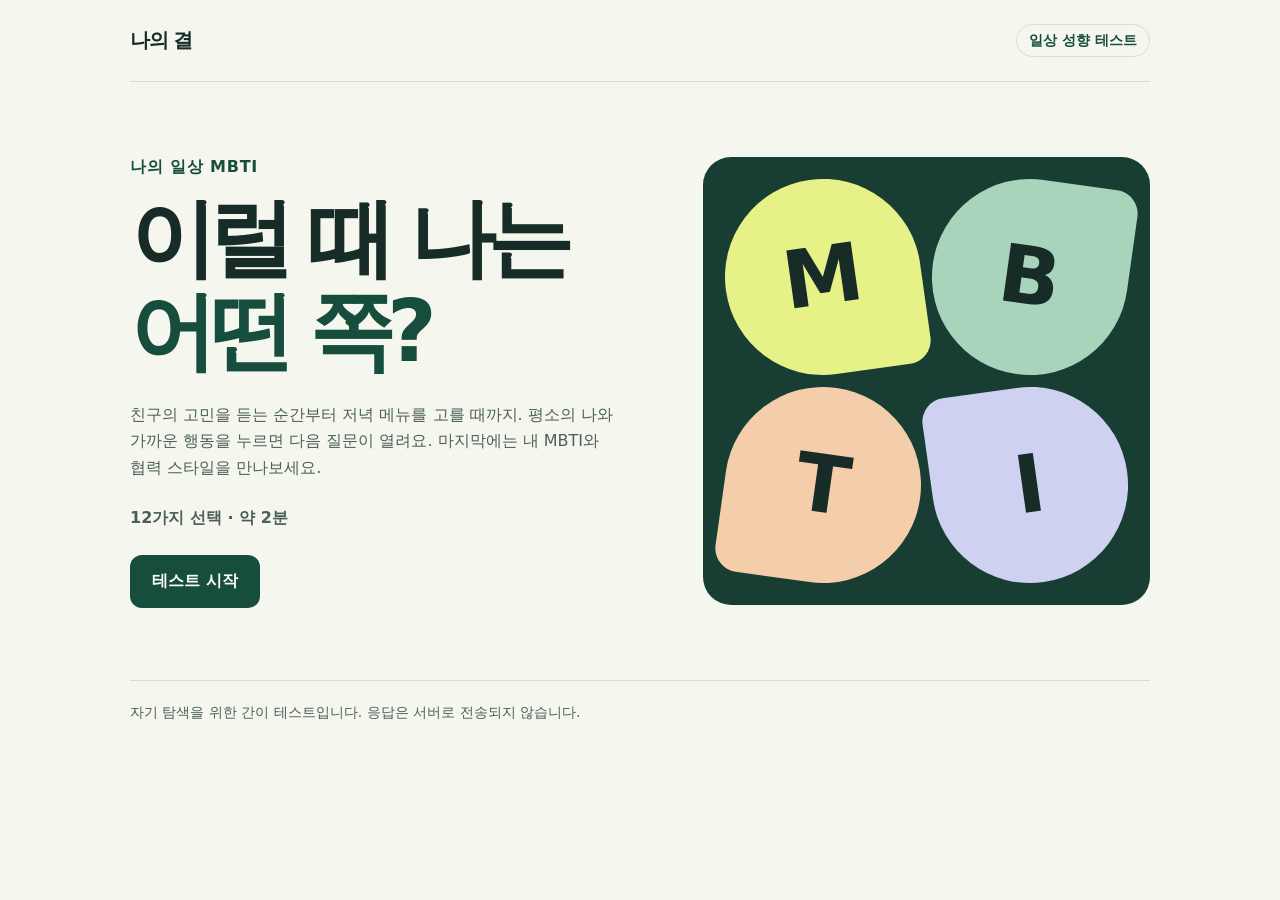
==== commit 76d47e58: "Keep new answers neutral, simplify choices and clarify result summaries" ====
--- a/index.html
+++ b/index.html
@@ -23,8 +23,8 @@
 .intro{color:var(--mute);max-width:31em;word-break:keep-all}
 .facts{margin:24px 0;color:var(--mute);font-weight:650}
 button{font:inherit;cursor:pointer;border:0;border-radius:12px;padding:13px 22px;font-weight:750;background:var(--green);color:white}
-button:hover{background:#22664f}
-button:focus-visible,h1:focus-visible,h2:focus-visible{outline:3px solid #658601;outline-offset:4px}
+button:where(:not(.option)):hover{background:#22664f}
+button:focus-visible,summary:focus-visible,h1:focus-visible,h2:focus-visible{outline:3px solid #658601;outline-offset:4px}
 button:disabled{opacity:.44;cursor:default}
 .secondary{background:transparent;color:var(--green);border:1px solid var(--line)}
 .secondary:hover{background:#e4ede0}
@@ -41,14 +41,11 @@
 progress::-webkit-progress-value{background:var(--green)}
 progress::-moz-progress-bar{background:var(--green)}
 .options,.axes{display:grid;gap:10px}
-.option{text-align:left;background:#f5f7ef;color:var(--ink);border:1px solid var(--line);font-weight:650}
-.chapter,.option{display:flex;align-items:center;gap:12px}
-.scene-icon,.choice-icon{flex:none;display:grid;place-items:center;width:2em;height:2em;border-radius:12px;line-height:1}
-.scene-icon{font-size:1.35rem;background:#e6f288}
-.choice-icon{font-size:1.3rem;background:#e1eadb}
-.option:nth-child(2) .choice-icon{background:#e7e1f0}
-.choice-text{min-width:0;word-break:keep-all;overflow-wrap:anywhere}
-.option:hover{background:#e6f288;border-color:#778d34}
+.option{
+  text-align:left;background:#f5f7ef;color:var(--ink);border:1px solid var(--line);font-weight:650;
+  min-height:48px;word-break:keep-all;overflow-wrap:anywhere;-webkit-tap-highlight-color:transparent;
+}
+.option:active{background:#e2eadc}
 .option[aria-pressed=true]{background:var(--green);color:white}
 .scene-heading{display:flex;align-items:center;justify-content:space-between;flex-wrap:wrap;gap:4px 12px}
 .feedback{
@@ -59,20 +56,27 @@
 .feedback:empty{opacity:0}
 .feedback:empty::before{content:"\00a0"}
 .actions{display:flex;justify-content:space-between;flex-wrap:wrap;gap:12px;margin-top:24px}
-.type{font-size:clamp(3rem,12vw,6rem);font-weight:900;letter-spacing:-.08em;line-height:1.1;color:var(--green);margin:8px 0}
-.report-section{margin-top:30px;padding-top:22px;border-top:1px solid var(--line)}
-.report-section h3{margin:0 0 12px;font-size:1.3rem;letter-spacing:-.04em}
-.report-section h4{margin:0 0 4px;font-size:1.05rem}
-.style-card{padding:18px;border-radius:14px;background:var(--paper)}
-.style-card + .evidence-heading{margin-top:14px}
-.evidence{margin:14px 0;padding-left:1.3em}
-.evidence li+li{margin-top:5px}
-.axes{margin:14px 0;gap:16px}
-.axis-detail,.match-note{color:var(--mute)}
-.match-card{margin-top:14px;border-left:3px solid #a9d4bc;padding-left:13px}
-.axis-label{display:flex;justify-content:space-between;gap:12px;color:var(--mute);font-size:.9rem}
-.bar{height:8px;border-radius:99px;background:#cbdacb;overflow:hidden;margin:4px 0}
+#result{word-break:keep-all;overflow-wrap:anywhere}
+.type{font-size:clamp(2.75rem,9vw,4.5rem);line-height:1;letter-spacing:-.065em;color:var(--green);margin:14px 0}
+#description{font-size:1.1rem;line-height:1.6;max-width:34em}
+.report-section{margin-top:24px;padding-top:20px;border-top:1px solid var(--line)}
+.report-section h3{margin:0 0 12px;font-size:1.1rem;letter-spacing:-.035em}
+.style-card{margin-top:22px;padding:18px;border-radius:14px;background:#edf3e7}
+.style-card h3{margin:3px 0 7px;font-size:1.35rem;line-height:1.4}
+.style-card .label{color:var(--green);font-size:.9rem;font-weight:700}
+#style-detail,.match-card p,.axis-detail{color:var(--mute)}
+details{margin-top:12px}
+summary{cursor:pointer;color:var(--green);font-weight:700;padding:6px 0}
+.evidence{padding-left:1.3em;margin:6px 0 12px}
+.evidence li+li{margin-top:10px}
+.evidence-prompt{display:block;color:var(--mute);font-size:.925rem}
+.axes{margin:14px 0;gap:14px}
+.axis-label{display:flex;justify-content:space-between;gap:10px;font-size:.925rem}
+.bar{height:6px;border-radius:8px;background:#cbdacb;overflow:hidden;margin:5px 0}
 .bar span{display:block;height:100%;background:var(--green)}
+.match-card{margin:14px 0}
+.match-card h4{margin:0 0 3px;font-size:1.05rem;color:var(--green)}
+.match-note{color:var(--mute);font-size:.9rem}
 footer{border-top:1px solid var(--line);padding:20px 0;color:var(--mute);font-size:.875rem}
 [hidden]{display:none!important}
 @media(max-width:680px){.hero{grid-template-columns:1fr;gap:28px}.art{width:min(100%,300px)}}
@@ -89,19 +93,19 @@
 <p class="facts"><span id="total"></span>가지 선택 · 약 2분</p>
 <button id="start" type="button">테스트 시작</button>
 </div>
-<div class="art" aria-hidden="true"><span class="tile">💬</span><span class="tile">🎨</span><span class="tile">🎧</span><span class="tile">🌱</span></div>
+<div class="art" aria-hidden="true"><span class="tile">M</span><span class="tile">B</span><span class="tile">T</span><span class="tile">I</span></div>
 </section>
 <section class="card" id="quiz" hidden>
 <div class="counter"><span id="count"></span><span id="completed"></span></div>
 <progress id="progress" value="0" aria-label="테스트 진행률"></progress>
 <div class="scene-heading">
-<p class="eyebrow chapter"><span id="scene-icon" class="scene-icon" aria-hidden="true"></span><span id="chapter"></span></p>
+<p class="eyebrow" id="chapter"></p>
 <p id="feedback" class="feedback" role="status" aria-atomic="true"></p>
 </div>
 <h2 id="question" tabindex="-1"></h2>
 <div class="options" aria-labelledby="question" role="group">
-<button class="option" type="button"><span class="choice-icon" aria-hidden="true"></span><span class="choice-text"></span></button>
-<button class="option" type="button"><span class="choice-icon" aria-hidden="true"></span><span class="choice-text"></span></button>
+<button class="option" type="button"></button>
+<button class="option" type="button"></button>
 </div>
 <div class="actions"><button class="secondary" id="back" type="button">이전</button></div>
 </section>
@@ -112,22 +116,25 @@
 </div>
 <h2 class="type" id="type" tabindex="-1"></h2>
 <p id="description"></p>
-<section class="report-section">
-<h3>함께할 때 나의 협력 스타일</h3>
-<div class="style-card"><h4 id="style-name"></h4><p id="style-detail"></p></div>
-<h4 class="evidence-heading">이 스타일을 보여 준 두 선택</h4>
+<section class="style-card">
+<p class="label">나의 협력 스타일</p>
+<h3 id="style-name"></h3>
+<p id="style-detail"></p>
+<details>
+<summary>이 결과가 나온 두 가지 선택</summary>
 <ul id="style-evidence" class="evidence"></ul>
 <p id="style-tip"></p>
+</details>
 </section>
+<details class="report-section">
+<summary>네 가지 성향별 응답 보기</summary>
+<p class="axis-detail">각 성향에 답한 세 문항의 선택 비율이에요.</p>
+<div class="axes" id="axes"></div>
+</details>
 <section class="report-section">
-<h3>네 글자로 읽는 내 성향</h3>
-<p class="intro">각 비율은 해당 성향을 묻는 세 장면에서 어느 쪽을 골랐는지 보여줘요.</p>
-<div class="axes" id="axes"></div>
-</section>
-<section class="report-section">
-<h3>나와 호흡이 맞을 수 있는 MBTI</h3>
-<p class="match-note">함께 일하거나 놀 때 어떤 점이 잘 맞을지 떠올려 본 예시예요. 실제 관계는 서로의 취향과 소통 방식에 따라 달라져요.</p>
+<h3>함께하면 잘 맞을 수 있는 유형</h3>
 <div id="companions"></div>
+<p class="match-note">이번 선택을 바탕으로 떠올린 협력 예시예요.</p>
 </section>
 <div class="actions"><button class="secondary" id="review" type="button">마지막 답 수정</button><button id="restart" type="button">새 질문으로 다시 하기</button></div>
 </section>
@@ -143,112 +150,112 @@
 ];
 
 // Each pool asks about the same preference in four different situations.
-function scene(theme, icon, prompt, first, second) {
-  return {theme, icon, prompt, choices: [first, second]};
+function scene(theme, prompt, first, second) {
+  return {theme, prompt, choices: [first, second]};
 }
 
 const pools = [
   {first: 'E', scenes: [
-    scene('친구 모임', '🎈', '파티에 조금 일찍 도착했어요. 어떻게 기다릴까요?', ['👋', '먼저 온 사람에게 인사를 건넨다.'], ['🪟', '편한 자리에 앉아 잠시 분위기를 살핀다.']),
-    scene('취미', '🏸', '운동 수업이 끝나고 20분이 남았어요. 어떤 쪽이 더 즐거울까요?', ['🗣️', '같이 운동한 사람들과 오늘 얘기를 나눈다.'], ['🎧', '혼자 음악을 들으며 천천히 몸을 푼다.']),
-    scene('학교·직장', '☕', '긴 회의가 끝났어요. 쉬는 시간에 기운이 나는 쪽은?', ['💬', '동료와 커피를 마시며 잡담하기'], ['🌿', '조용한 곳에서 혼자 머리 식히기']),
-    scene('문화생활', '🎭', '공연이 끝나고 여운이 남았어요. 지금 하고 싶은 일은?', ['🗨️', '같이 본 사람에게 감상을 바로 이야기한다.'], ['🚶', '잠시 혼자 걸으며 장면을 되새긴다.'])
+    scene('친구 모임', '파티에 조금 일찍 도착했어요. 어떻게 기다릴까요?', '먼저 온 사람에게 인사를 건넨다.', '편한 자리에 앉아 잠시 분위기를 살핀다.'),
+    scene('취미', '운동 수업이 끝나고 20분이 남았어요. 어떤 쪽이 더 즐거울까요?', '같이 운동한 사람들과 오늘 얘기를 나눈다.', '혼자 음악을 들으며 천천히 몸을 푼다.'),
+    scene('학교·직장', '긴 회의가 끝났어요. 쉬는 시간에 기운이 나는 쪽은?', '동료와 커피를 마시며 잡담하기', '조용한 곳에서 혼자 머리 식히기'),
+    scene('문화생활', '공연이 끝나고 여운이 남았어요. 지금 하고 싶은 일은?', '같이 본 사람에게 감상을 바로 이야기한다.', '잠시 혼자 걸으며 장면을 되새긴다.')
   ]},
   {first: 'I', scenes: [
-    scene('집에서', '🛋️', '오랜만에 저녁이 통째로 비었어요. 마음이 가는 쪽은?', ['📖', '혼자 읽던 책에 푹 빠지기'], ['📞', '친구에게 전화해서 밀린 이야기 나누기']),
-    scene('여행', '🚆', '기차가 출발했어요. 한 시간 동안 어떻게 쉬고 싶나요?', ['🪟', '이어폰을 끼고 창밖을 바라본다.'], ['🍪', '친구와 과자를 나눠 먹으며 이야기한다.']),
-    scene('취미', '🎨', '그림 그릴 오후가 생겼어요. 어디서 그릴까요?', ['🖌️', '조용한 책상에 혼자 자리를 잡는다.'], ['👥', '동네 드로잉 모임에서 함께 그린다.']),
-    scene('일상', '🥪', '점심시간에 나를 충전해 줄 자리는?', ['🌳', '혼자 쉬기 좋은 공원의 벤치'], ['🍽️', '이야기가 오가는 동료들의 테이블'])
+    scene('집에서', '오랜만에 저녁이 통째로 비었어요. 마음이 가는 쪽은?', '혼자 읽던 책에 푹 빠지기', '친구에게 전화해서 밀린 이야기 나누기'),
+    scene('여행', '기차가 출발했어요. 한 시간 동안 어떻게 쉬고 싶나요?', '이어폰을 끼고 창밖을 바라본다.', '친구와 과자를 나눠 먹으며 이야기한다.'),
+    scene('취미', '그림 그릴 오후가 생겼어요. 어디서 그릴까요?', '조용한 책상에 혼자 자리를 잡는다.', '동네 드로잉 모임에서 함께 그린다.'),
+    scene('일상', '점심시간에 나를 충전해 줄 자리는?', '혼자 쉬기 좋은 공원의 벤치', '이야기가 오가는 동료들의 테이블')
   ]},
   {first: 'E', scenes: [
-    scene('문화생활', '🎬', '좋아하는 영화의 팬 모임에 왔어요. 먼저 뭘 할까요?', ['🎤', '옆 사람에게 가장 좋아하는 장면을 묻는다.'], ['🖼️', '전시된 스틸 사진을 혼자 먼저 둘러본다.']),
-    scene('게임', '🎮', '새 게임의 첫 판을 어떻게 시작하고 싶나요?', ['🎙️', '친구와 음성 채팅을 켜고 같이 시작한다.'], ['🕹️', '혼자 접속해서 내 속도로 즐긴다.']),
-    scene('일상', '🐕', '반려견 산책길에서 이웃을 만났어요. 더 끌리는 쪽은?', ['👋', '같이 걸으며 요즘 소식을 나눈다.'], ['🌲', '반갑게 인사하고 조용한 산책을 이어간다.']),
-    scene('학교·직장', '💡', '발표 아이디어를 떠올릴 때 내게 편한 방식은?', ['💬', '누군가와 말하다가 생각을 정리한다.'], ['📝', '혼자 적으며 생각을 정리한 뒤 나눈다.'])
+    scene('문화생활', '좋아하는 영화의 팬 모임에 왔어요. 먼저 뭘 할까요?', '옆 사람에게 가장 좋아하는 장면을 묻는다.', '전시된 스틸 사진을 혼자 먼저 둘러본다.'),
+    scene('게임', '새 게임의 첫 판을 어떻게 시작하고 싶나요?', '친구와 음성 채팅을 켜고 같이 시작한다.', '혼자 접속해서 내 속도로 즐긴다.'),
+    scene('일상', '반려견 산책길에서 이웃을 만났어요. 더 끌리는 쪽은?', '같이 걸으며 요즘 소식을 나눈다.', '반갑게 인사하고 조용한 산책을 이어간다.'),
+    scene('학교·직장', '발표 아이디어를 떠올릴 때 내게 편한 방식은?', '누군가와 말하다가 생각을 정리한다.', '혼자 적으며 생각을 정리한 뒤 나눈다.')
   ]},
   {first: 'S', scenes: [
-    scene('요리', '🍜', '처음 보는 국수를 맛봤어요. 친구에게 어떻게 설명할까요?', ['🥢', '면의 굵기와 국물 맛을 콕 집어 말한다.'], ['🎞️', '먹는 순간 떠오른 장면에 빗대어 말한다.']),
-    scene('문화생활', '📷', '사진전에서 오래 머물고 싶은 작품은?', ['🔍', '빛과 표정이 생생하게 담긴 거리 사진'], ['🌀', '여러 이야기로 해석할 수 있는 낯선 사진']),
-    scene('취미', '🧶', '뜨개질을 배울 때 먼저 보고 싶은 것은?', ['👐', '손가락을 어떻게 움직이는지 보여주는 시범'], ['🧩', '고리들이 이어져 무늬가 되는 원리']),
-    scene('여행', '🏛️', '오래된 건물의 해설을 골라 들을 수 있어요. 어떤 내용부터?', ['🧱', '벽을 쌓은 재료와 실제 공사 과정'], ['🕰️', '건물이 그 시대 사람들에게 지녔던 의미'])
+    scene('요리', '처음 보는 국수를 맛봤어요. 친구에게 어떻게 설명할까요?', '면의 굵기와 국물 맛을 콕 집어 말한다.', '먹는 순간 떠오른 장면에 빗대어 말한다.'),
+    scene('문화생활', '사진전에서 오래 머물고 싶은 작품은?', '빛과 표정이 생생하게 담긴 거리 사진', '여러 이야기로 해석할 수 있는 낯선 사진'),
+    scene('취미', '뜨개질을 배울 때 먼저 보고 싶은 것은?', '손가락을 어떻게 움직이는지 보여주는 시범', '고리들이 이어져 무늬가 되는 원리'),
+    scene('여행', '오래된 건물의 해설을 골라 들을 수 있어요. 어떤 내용부터?', '벽을 쌓은 재료와 실제 공사 과정', '건물이 그 시대 사람들에게 지녔던 의미')
   ]},
   {first: 'N', scenes: [
-    scene('독서', '📚', '소설을 다 읽고 독서 모임에서 꺼내고 싶은 이야기는?', ['💭', '열린 결말 이후에 일어날 수 있는 일'], ['📌', '특히 기억에 남은 문장과 장면']),
-    scene('음악', '🎵', '새 노래를 듣고 먼저 귀에 남는 것은?', ['🌌', '가사가 떠올리게 한 풍경과 이야기'], ['🥁', '후렴의 박자와 선명한 악기 소리']),
-    scene('일상', '🏘️', '폐점한 가게 앞을 지나가요. 먼저 드는 생각은?', ['💡', '여기에 다른 공간이 생기면 어떨까?'], ['🏷️', '안내문에 어떤 사정이 적혀 있을까?']),
-    scene('게임', '🗺️', '게임 속 낡은 지도를 발견했어요. 더 궁금한 건?', ['🐉', '지도 한가운데 그려진 용의 숨은 의미'], ['📍', '표시된 보물 상자의 정확한 위치'])
+    scene('독서', '소설을 다 읽고 독서 모임에서 꺼내고 싶은 이야기는?', '열린 결말 이후에 일어날 수 있는 일', '특히 기억에 남은 문장과 장면'),
+    scene('음악', '새 노래를 듣고 먼저 귀에 남는 것은?', '가사가 떠올리게 한 풍경과 이야기', '후렴의 박자와 선명한 악기 소리'),
+    scene('일상', '폐점한 가게 앞을 지나가요. 먼저 드는 생각은?', '여기에 다른 공간이 생기면 어떨까?', '안내문에 어떤 사정이 적혀 있을까?'),
+    scene('게임', '게임 속 낡은 지도를 발견했어요. 더 궁금한 건?', '지도 한가운데 그려진 용의 숨은 의미', '표시된 보물 상자의 정확한 위치')
   ]},
   {first: 'S', scenes: [
-    scene('학교·직장', '🧑‍🏫', '새 개념이 잘 와닿지 않아요. 어떤 설명이 좋나요?', ['🧪', '실제로 적용한 사례를 하나씩 보여주는 설명'], ['🔗', '이미 아는 개념과 연결해 큰 그림을 보여주는 설명']),
-    scene('일상', '🪴', '화분에서 처음 보는 잎이 났어요. 더 눈길이 가는 건?', ['🍃', '잎맥의 모양과 어제보다 달라진 색'], ['🌱', '이 식물이 자라서 만들게 될 풍경']),
-    scene('취미', '🎞️', '주말을 기록할 사진첩의 첫 장을 고른다면?', ['📸', '그날 만난 사람과 장소가 잘 보이는 사진'], ['🎨', '주말 전체의 느낌을 비유한 그림']),
-    scene('문화생활', '🏺', '박물관의 오래된 그릇 앞에 섰어요. 궁금한 건?', ['🛠️', '남아 있는 자국으로 알 수 있는 제작 방법'], ['💭', '이 그릇을 쓰던 사람들의 생활 이야기'])
+    scene('학교·직장', '새 개념이 잘 와닿지 않아요. 어떤 설명이 좋나요?', '실제로 적용한 사례를 하나씩 보여주는 설명', '이미 아는 개념과 연결해 큰 그림을 보여주는 설명'),
+    scene('일상', '화분에서 처음 보는 잎이 났어요. 더 눈길이 가는 건?', '잎맥의 모양과 어제보다 달라진 색', '이 식물이 자라서 만들게 될 풍경'),
+    scene('취미', '주말을 기록할 사진첩의 첫 장을 고른다면?', '그날 만난 사람과 장소가 잘 보이는 사진', '주말 전체의 느낌을 비유한 그림'),
+    scene('문화생활', '박물관의 오래된 그릇 앞에 섰어요. 궁금한 건?', '남아 있는 자국으로 알 수 있는 제작 방법', '이 그릇을 쓰던 사람들의 생활 이야기')
   ]},
   {first: 'T', scenes: [
-    scene('친구 모임', '🍽️', '모임 장소가 두 곳으로 좁혀졌어요. 마지막 결정 기준은?', ['📊', '가격과 거리를 같은 기준으로 비교한다.'], ['💛', '각자가 편하게 느끼는 곳과 이유를 듣는다.']),
-    scene('학교·직장', '📋', '팀 아이디어 두 개 중 하나를 골라야 해요. 먼저 확인할 점은?', ['⚖️', '처음 정한 목표를 더 잘 충족하는지'], ['🫶', '팀원들이 어떤 점을 소중하게 생각하는지']),
-    scene('일상', '🏠', '룸메이트와 청소를 나눌 때 먼저 이야기하고 싶은 것은?', ['📏', '누구에게나 적용할 수 있는 분담 기준'], ['🤝', '각자 특히 힘들어하거나 편하게 느끼는 일']),
-    scene('게임', '🎲', '보드게임 규칙 해석이 갈렸어요. 우선 살피고 싶은 것은?', ['📘', '설명서와 이전 판에 적용한 기준'], ['👂', '각자 왜 억울하거나 난처하게 느끼는지'])
+    scene('친구 모임', '모임 장소가 두 곳으로 좁혀졌어요. 마지막 결정 기준은?', '가격과 거리를 같은 기준으로 비교한다.', '각자가 편하게 느끼는 곳과 이유를 듣는다.'),
+    scene('학교·직장', '팀 아이디어 두 개 중 하나를 골라야 해요. 먼저 확인할 점은?', '처음 정한 목표를 더 잘 충족하는지', '팀원들이 어떤 점을 소중하게 생각하는지'),
+    scene('일상', '룸메이트와 청소를 나눌 때 먼저 이야기하고 싶은 것은?', '누구에게나 적용할 수 있는 분담 기준', '각자 특히 힘들어하거나 편하게 느끼는 일'),
+    scene('게임', '보드게임 규칙 해석이 갈렸어요. 우선 살피고 싶은 것은?', '설명서와 이전 판에 적용한 기준', '각자 왜 억울하거나 난처하게 느끼는지')
   ]},
   {first: 'F', topic: 'support', scenes: [
-    scene('친구 모임', '😮‍💨', '친구가 “면접에서 완전히 얼었어”라고 해요. 첫마디는?', ['💛', '긴장 많이 됐겠다. 지금 기분은 어때?'], ['📝', '어느 질문에서 막혔어? 같이 대답을 생각해 보자.']),
-    scene('취미', '🏃', '친구가 첫 달리기 대회를 중간에 포기했대요. 어떻게 도울까요?', ['👂', '그 순간 어떤 마음이었는지 들어 준다.'], ['👟', '힘들었던 구간을 짚고 다음 연습 방법을 찾아본다.']),
-    scene('학교·직장', '💻', '동료가 작업 파일을 날려 당황했어요. 먼저 할 말은?', ['🫶', '많이 놀랐지? 내가 옆에 있을게.'], ['💾', '백업이 있는지 같이 확인해 볼까?']),
-    scene('일상', '🔑', '친구가 열쇠를 잃어버리고 자책해요. 내 첫 반응은?', ['🤲', '누구나 그럴 수 있다고 안심시킨다.'], ['🔎', '마지막으로 열쇠를 꺼낸 곳부터 함께 짚는다.'])
+    scene('친구 모임', '친구가 “면접에서 완전히 얼었어”라고 해요. 첫마디는?', '긴장 많이 됐겠다. 지금 기분은 어때?', '어느 질문에서 막혔어? 같이 대답을 생각해 보자.'),
+    scene('취미', '친구가 첫 달리기 대회를 중간에 포기했대요. 어떻게 도울까요?', '그 순간 어떤 마음이었는지 들어 준다.', '힘들었던 구간을 짚고 다음 연습 방법을 찾아본다.'),
+    scene('학교·직장', '동료가 작업 파일을 날려 당황했어요. 먼저 할 말은?', '많이 놀랐지? 내가 옆에 있을게.', '백업이 있는지 같이 확인해 볼까?'),
+    scene('일상', '친구가 열쇠를 잃어버리고 자책해요. 내 첫 반응은?', '누구나 그럴 수 있다고 안심시킨다.', '마지막으로 열쇠를 꺼낸 곳부터 함께 짚는다.')
   ]},
   {first: 'T', scenes: [
-    scene('취미', '🎸', '친구가 연주를 들려주고 의견을 물어요. 먼저 해 주고 싶은 말은?', ['🎚️', '리듬이 잘 맞은 곳과 조금 어긋난 부분'], ['💌', '연주에서 전해진 감정과 마음에 닿은 부분']),
-    scene('친구 모임', '🎁', '여럿이 선물 비용을 나누려 해요. 무엇을 우선할까요?', ['🧮', '처음 약속한 분담 원칙을 확인한다.'], ['💬', '사람마다 달랐던 부담과 사정을 듣는다.']),
-    scene('학교·직장', '🗓️', '모임 시간 변경 요청이 왔어요. 무엇부터 살펴볼까요?', ['⏱️', '마감과 다른 일정에 미칠 영향을 비교한다.'], ['👂', '변경을 부탁한 사람의 사정을 먼저 듣는다.']),
-    scene('동아리', '🏅', '동아리 상을 줄 기준을 정해요. 먼저 제안할 기준은?', ['📈', '모두에게 동일하게 적용할 성과 기준'], ['🤝', '서로를 위해 기울인 노력과 개인의 상황'])
+    scene('취미', '친구가 연주를 들려주고 의견을 물어요. 먼저 해 주고 싶은 말은?', '리듬이 잘 맞은 곳과 조금 어긋난 부분', '연주에서 전해진 감정과 마음에 닿은 부분'),
+    scene('친구 모임', '여럿이 선물 비용을 나누려 해요. 무엇을 우선할까요?', '처음 약속한 분담 원칙을 확인한다.', '사람마다 달랐던 부담과 사정을 듣는다.'),
+    scene('학교·직장', '모임 시간 변경 요청이 왔어요. 무엇부터 살펴볼까요?', '마감과 다른 일정에 미칠 영향을 비교한다.', '변경을 부탁한 사람의 사정을 먼저 듣는다.'),
+    scene('동아리', '동아리 상을 줄 기준을 정해요. 먼저 제안할 기준은?', '모두에게 동일하게 적용할 성과 기준', '서로를 위해 기울인 노력과 개인의 상황')
   ]},
   {first: 'J', scenes: [
-    scene('일상', '🛒', '마트에 가기 전, 어느 쪽이 편한가요?', ['📝', '오늘 살 것들을 목록으로 적는다.'], ['🧺', '매대를 보면서 먹고 싶은 것을 고른다.']),
-    scene('친구 모임', '🎉', '친구들과 주말에 만나기로 했어요. 어떤 약속이 좋나요?', ['📅', '시간과 장소를 미리 딱 정한 약속'], ['🌤️', '동네만 정하고 당일에 움직이는 약속']),
-    scene('요리', '🥘', '저녁을 직접 만들기로 했어요. 어떻게 시작하나요?', ['📋', '메뉴와 조리 순서를 정하고 재료를 꺼낸다.'], ['🥕', '냉장고를 열고 눈에 들어오는 재료로 시작한다.']),
-    scene('취미', '🎨', '그림을 한 장 그리려 해요. 손이 먼저 가는 쪽은?', ['✏️', '밑그림으로 배치를 잡아 둔다.'], ['🖍️', '마음에 드는 색을 칠하면서 구도를 찾아간다.'])
+    scene('일상', '마트에 가기 전, 어느 쪽이 편한가요?', '오늘 살 것들을 목록으로 적는다.', '매대를 보면서 먹고 싶은 것을 고른다.'),
+    scene('친구 모임', '친구들과 주말에 만나기로 했어요. 어떤 약속이 좋나요?', '시간과 장소를 미리 딱 정한 약속', '동네만 정하고 당일에 움직이는 약속'),
+    scene('요리', '저녁을 직접 만들기로 했어요. 어떻게 시작하나요?', '메뉴와 조리 순서를 정하고 재료를 꺼낸다.', '냉장고를 열고 눈에 들어오는 재료로 시작한다.'),
+    scene('취미', '그림을 한 장 그리려 해요. 손이 먼저 가는 쪽은?', '밑그림으로 배치를 잡아 둔다.', '마음에 드는 색을 칠하면서 구도를 찾아간다.')
   ]},
   {first: 'P', topic: 'detour', scenes: [
-    scene('문화생활', '🎟️', '보려던 영화가 매진이에요. 친구에게 어떤 제안을 할까요?', ['🚶', '밖을 걷다가 눈에 띄는 걸 해 보자.'], ['🕒', '다른 상영 시간을 확인하고 새 일정을 정하자.']),
-    scene('요리', '🥑', '함께 요리하다 주재료가 떨어진 걸 알았어요. 이제 어떻게 할까요?', ['🧑‍🍳', '있는 재료를 섞어 새로운 맛을 내 본다.'], ['📖', '다른 레시피를 골라 순서를 다시 정한다.']),
-    scene('여행', '🌦️', '소나기로 야외 일정이 취소됐어요. 나는?', ['🏪', '근처를 걷다가 끌리는 가게에 들른다.'], ['🗺️', '실내 장소를 찾아 남은 동선을 다시 짠다.']),
-    scene('게임', '🧩', '게임 진행 방식이 갑자기 바뀌었어요. 나는?', ['🎮', '일단 한 판 해 보며 새 방식을 익힌다.'], ['📋', '바뀐 규칙과 다음 전략을 정리하고 시작한다.'])
+    scene('문화생활', '보려던 영화가 매진이에요. 친구에게 어떤 제안을 할까요?', '밖을 걷다가 눈에 띄는 걸 해 보자.', '다른 상영 시간을 확인하고 새 일정을 정하자.'),
+    scene('요리', '함께 요리하다 주재료가 떨어진 걸 알았어요. 이제 어떻게 할까요?', '있는 재료를 섞어 새로운 맛을 내 본다.', '다른 레시피를 골라 순서를 다시 정한다.'),
+    scene('여행', '소나기로 야외 일정이 취소됐어요. 나는?', '근처를 걷다가 끌리는 가게에 들른다.', '실내 장소를 찾아 남은 동선을 다시 짠다.'),
+    scene('게임', '게임 진행 방식이 갑자기 바뀌었어요. 나는?', '일단 한 판 해 보며 새 방식을 익힌다.', '바뀐 규칙과 다음 전략을 정리하고 시작한다.')
   ]},
   {first: 'J', scenes: [
-    scene('학교·직장', '📂', '2주 뒤에 과제를 내야 해요. 어느 쪽이 마음 편한가요?', ['🗓️', '중간 목표와 마칠 날짜를 나눠 둔다.'], ['🧠', '여러 방향을 열어 두고 흐름에 맞춰 진행한다.']),
-    scene('집에서', '🪴', '방을 새롭게 꾸미려 해요. 어떤 방식이 나답나요?', ['📐', '먼저 치수를 재고 배치도를 그린다.'], ['🪑', '가구를 직접 옮겨 가며 마음에 드는 자리를 찾는다.']),
-    scene('여행', '🚉', '귀가 기차까지 두 시간이 남았어요. 편한 쪽은?', ['⌚', '들를 곳과 역에 돌아올 시간을 정한다.'], ['👣', '발길이 닿는 대로 역 근처를 돌아본다.']),
-    scene('독서', '📚', '긴 연휴에 책을 읽으려 해요. 내 방식은?', ['📑', '읽을 책을 몇 권 골라 순서를 정한다.'], ['📖', '그날 기분에 맞는 책을 집어 든다.'])
+    scene('학교·직장', '2주 뒤에 과제를 내야 해요. 어느 쪽이 마음 편한가요?', '중간 목표와 마칠 날짜를 나눠 둔다.', '여러 방향을 열어 두고 흐름에 맞춰 진행한다.'),
+    scene('집에서', '방을 새롭게 꾸미려 해요. 어떤 방식이 나답나요?', '먼저 치수를 재고 배치도를 그린다.', '가구를 직접 옮겨 가며 마음에 드는 자리를 찾는다.'),
+    scene('여행', '귀가 기차까지 두 시간이 남았어요. 편한 쪽은?', '들를 곳과 역에 돌아올 시간을 정한다.', '발길이 닿는 대로 역 근처를 돌아본다.'),
+    scene('독서', '긴 연휴에 책을 읽으려 해요. 내 방식은?', '읽을 책을 몇 권 골라 순서를 정한다.', '그날 기분에 맞는 책을 집어 든다.')
   ]}
 ];
 
 const summaries = {
-  ISTJ:'확인할 수 있는 사실과 약속을 바탕으로 꾸준히 일을 마무리하는 편이에요.',
-  ISFJ:'주변 사람의 작은 필요를 살피고 익숙한 일상을 안정적으로 돌보는 편이에요.',
-  INFJ:'혼자 깊이 생각하며 사람의 마음과 상황의 의미를 함께 살피는 편이에요.',
-  INTJ:'앞으로의 가능성을 가늠하고 목표에 이르는 길을 체계적으로 설계하는 편이에요.',
-  ISTP:'직접 관찰하고 시도하면서 상황에 맞는 실용적인 해법을 찾는 편이에요.',
-  ISFP:'자신의 감각과 가치에 귀를 기울이며 눈앞의 경험을 유연하게 즐기는 편이에요.',
-  INFP:'자신이 중요하게 여기는 가치에 따라 여러 가능성을 탐색하는 편이에요.',
-  INTP:'혼자 생각에 몰입해 원리를 파고들고 여러 설명을 비교하는 편이에요.',
-  ESTP:'사람들과 함께 움직이며 눈앞의 변화에 빠르게 반응하는 편이에요.',
-  ESFP:'주변 사람과 경험을 나누고 그 순간의 분위기에 자연스럽게 어울리는 편이에요.',
-  ENFP:'사람과 아이디어를 연결하며 새로운 가능성을 자유롭게 탐색하는 편이에요.',
-  ENTP:'대화하며 새로운 가설을 세우고 여러 관점에서 검토하는 편이에요.',
-  ESTJ:'구체적인 기준과 계획을 정해 여러 사람이 함께 움직이도록 돕는 편이에요.',
-  ESFJ:'사람들의 필요를 알아차리고 함께하는 일정을 세심하게 챙기는 편이에요.',
-  ENFJ:'사람들의 의견을 모아 함께 갈 방향을 구체화하는 편이에요.',
-  ENTJ:'목표를 정하고 아이디어를 실행 가능한 계획으로 바꾸는 편이에요.'
+  ISTJ:'맡은 일이 생기면 필요한 사실을 확인하고, 정한 순서대로 마무리하는 편이에요.',
+  ISFJ:'함께하는 사람이 무엇을 필요로 하는지 기억해 두었다가 조용히 챙겨요.',
+  INFJ:'대화가 끝난 뒤에도 상대의 말과 마음을 곱씹으며 앞으로의 방향을 생각해요.',
+  INTJ:'목표를 먼저 그려 보고, 거기에 닿으려면 무엇부터 해야 할지 정리해요.',
+  ISTP:'뜻밖의 문제가 생기면 직접 살펴보고 손에 잡히는 방법부터 시도해요.',
+  ISFP:'그날의 기분과 감각을 따라 움직이며 마음에 드는 순간을 충분히 즐겨요.',
+  INFP:'선택할 때는 내게 어떤 의미가 있는지 생각하고 여러 가능성을 열어 둬요.',
+  INTP:'궁금한 점이 생기면 혼자 파고들며 어떤 설명이 가장 잘 들어맞는지 살펴봐요.',
+  ESTP:'사람들과 일단 해 보면서 현장의 변화에 맞춰 다음 행동을 정해요.',
+  ESFP:'좋은 음악이나 맛있는 음식을 발견하면 곁에 있는 사람과 바로 나누고 싶어 해요.',
+  ENFP:'대화하다 떠오른 아이디어를 친구에게 건네고 함께 새 시도를 즐겨요.',
+  ENTP:'누군가 아이디어를 꺼내면 다른 각도에서 질문하며 가능성을 넓혀요.',
+  ESTJ:'여럿이 움직일 때 무엇을 언제까지 할지 정하면 마음이 편해져요.',
+  ESFJ:'모임을 준비할 때 각자의 사정을 듣고 모두가 편하게 참여할 방법을 찾아요.',
+  ENFJ:'사람들의 생각을 듣고 서로가 함께 해 보고 싶은 방향을 찾아요.',
+  ENTJ:'하고 싶은 일이 정해지면 필요한 순서와 역할을 짜서 실행에 옮겨요.'
 };
 
 const teamStyles = {
   explore: [
-    {name: '마음을 살피는 즉흥파', detail: '계획이 달라지면 그 자리에서 해 볼 일을 찾는 편이에요. 친구가 난처해할 때는 먼저 마음을 살피며 숨 돌릴 틈을 만들어 줘요.', tip: '다른 방법을 시도하기 전에 “우리 이렇게 해 볼까?”라고 물어보면 속도를 맞추기 좋아요.'},
-    {name: '바로 시도하는 해결사', detail: '상황이 달라져도 직접 시도하면서 방법을 찾아가는 편이에요. 친구에게 문제가 생기면 현장에서 쓸 수 있는 방법을 찾아 함께 움직여요.', tip: '해결책이 떠올라도 친구가 원하는 도움이 무엇인지 먼저 물으면 선택지를 좁히기 쉬워요.'}
+    {name: '마음을 살피는 즉흥파', detail: '상황에 맞춰 계획을 바꾸고, 친구가 난처할 때는 먼저 이야기를 들어 줘요.', tip: '다른 방법을 시도하기 전에 “우리 이렇게 해 볼까?”라고 물어보면 속도를 맞추기 좋아요.'},
+    {name: '바로 시도하는 해결사', detail: '뜻밖의 일이 생기면 그 자리에서 시도해 봐요. 친구가 막히면 함께 해 볼 방법부터 찾아요.', tip: '해결책이 떠올라도 친구가 원하는 도움이 무엇인지 먼저 물으면 선택지를 좁히기 쉬워요.'}
   ],
   arrange: [
-    {name: '마음까지 챙기는 일정 조율자', detail: '상황이 바뀌면 남은 시간을 살피고 다시 일정을 정해요. 곤란한 일이 생긴 친구에게는 먼저 안심할 말을 건네요.', tip: '새 일정을 짤 때 친구가 지금 쉬고 싶은지, 바로 움직이고 싶은지 들어 보세요.'},
-    {name: '대안을 준비하는 설계자', detail: '예상 밖의 일이 생기면 남은 일정부터 가다듬어요. 친구가 곤란할 때는 가능한 방법을 비교해서 다음 행동을 정하도록 도와요.', tip: '가능한 방법 두 가지를 제시하고 친구가 고르게 하면 둘 다 편한 계획을 세울 수 있어요.'}
+    {name: '마음까지 챙기는 일정 조율자', detail: '일정이 틀어지면 계획을 다시 짜요. 곤란해하는 친구에게는 먼저 안심할 말을 건네요.', tip: '새 일정을 짤 때 친구가 지금 쉬고 싶은지, 바로 움직이고 싶은지 들어 보세요.'},
+    {name: '대안을 준비하는 설계자', detail: '계획이 틀어지면 대안을 정리해요. 친구가 난처할 때도 다음 행동을 고를 수 있게 도와줘요.', tip: '가능한 방법 두 가지를 제시하고 친구가 고르게 하면 둘 다 편한 계획을 세울 수 있어요.'}
   ]
 };
 
@@ -311,9 +318,8 @@
 }
 
 function renderQuestion() {
-  const {theme, icon, prompt, choices} = sceneAt(current);
+  const {theme, prompt, choices} = sceneAt(current);
   id('chapter').textContent = theme;
-  id('scene-icon').textContent = icon;
   id('count').textContent = `${current + 1} / ${questions.length} 문항`;
   const completed = answers.filter(answer => answer !== null).length;
   id('completed').textContent = `${completed}개 응답`;
@@ -321,9 +327,7 @@
   id('question').textContent = prompt;
   optionButtons.forEach((button, index) => {
     const choiceIndex = questions[current].order[index];
-    const [icon, label] = choices[choiceIndex];
-    button.querySelector('.choice-icon').textContent = icon;
-    button.querySelector('.choice-text').textContent = label;
+    button.textContent = choices[choiceIndex];
     button.setAttribute('aria-pressed', String(answers[current] === choiceIndex));
   });
   id('back').disabled = current === 0;
@@ -357,7 +361,11 @@
   id('style-detail').textContent = style.detail;
   id('style-evidence').replaceChildren(...[detour, support].map(step => {
     const item = document.createElement('li');
-    item.textContent = sceneAt(step).choices[answers[step]][1];
+    const scene = sceneAt(step);
+    const prompt = document.createElement('span');
+    prompt.className = 'evidence-prompt';
+    prompt.textContent = scene.prompt;
+    item.append(prompt, scene.choices[answers[step]]);
     return item;
   }));
   id('style-tip').textContent = style.tip;
@@ -365,24 +373,24 @@
 
 function renderCompanions(type) {
   const [energy, information, decision, pace] = type;
-  const sharedPace = pace === 'J' ? '시간과 장소를 미리 정하는' : '만나서 그날 할 일을 고르는';
+  const sharedPace = pace === 'J' ? '약속을 미리 잡는' : '만나서 할 일을 고르는';
   const perspective = information === 'S'
-    ? '내가 전시에서 발견한 세부 묘사를 친구가 새로운 이야기로 연결해 줄 수 있어요.'
-    : '내가 상상한 아이디어에 친구가 구체적인 사례를 더해 줄 수 있어요.';
+    ? '내가 찾아낸 세부 사항을 친구가 새로운 아이디어로 연결할 수 있어요.'
+    : '내가 떠올린 아이디어에 친구가 구체적인 사례를 더할 수 있어요.';
   const teamwork = decision === 'T'
-    ? '내가 시간과 비용을 비교하면 친구가 각자의 취향을 물어 모임 장소를 함께 고를 수 있어요.'
-    : '내가 각자의 바람을 듣고 친구가 비용과 거리를 살피면 모두가 편한 모임 장소를 찾기 좋아요.';
+    ? '모임을 잡을 때 나는 시간과 비용을, 친구는 각자의 취향을 살피면 장소를 고르기 쉬워요.'
+    : '나는 친구들이 원하는 분위기를 듣고, 상대는 비용과 거리를 따져 모임 장소를 고를 수 있어요.';
   const examples = [
     {type: energy + (information === 'S' ? 'N' : 'S') + decision + pace,
-      text: `둘 다 ${sharedPace} 약속이 편할 수 있어요. ${perspective}`},
+      reason: `${sharedPace} 친구`, text: perspective},
     {type: energy + information + (decision === 'T' ? 'F' : 'T') + pace,
-      text: teamwork}
+      reason: '결정할 때 서로 보완하는 친구', text: teamwork}
   ];
   id('companions').replaceChildren(...examples.map(example => {
     const card = document.createElement('div');
     card.className = 'match-card';
     const heading = document.createElement('h4');
-    heading.textContent = example.type;
+    heading.textContent = `${example.type} · ${example.reason}`;
     const note = document.createElement('p');
     note.textContent = example.text;
     card.append(heading, note);
@@ -392,6 +400,7 @@
 
 function renderResult() {
   const { type, shares } = calculate();
+  for (const details of id('result').querySelectorAll('details')) details.open = false;
   id('type').textContent = type;
   id('description').textContent = summaries[type];
   renderTeamStyle();
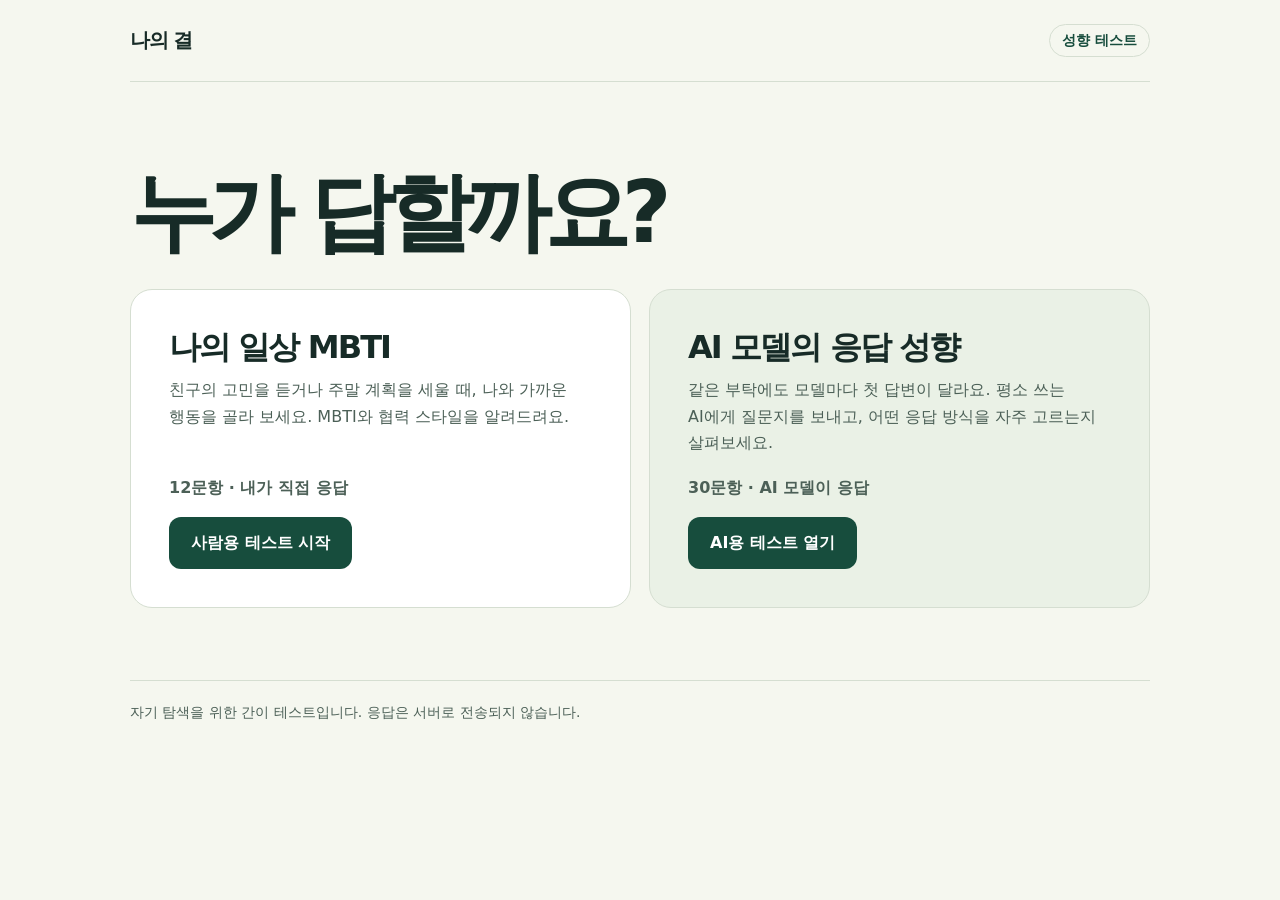
==== commit 0492558a: "Add a 30-scenario AI response style assessment alongside the human quiz" ====
--- a/index.html
+++ b/index.html
@@ -3,8 +3,8 @@
 <head>
 <meta charset="utf-8">
 <meta name="viewport" content="width=device-width,initial-scale=1">
-<meta name="description" content="친구 모임부터 취미까지, 일상의 12가지 선택으로 알아보는 MBTI와 협력 스타일.">
-<title>나의 결 · MBTI와 협력 스타일</title>
+<meta name="description" content="사람은 일상의 선택으로 MBTI와 협력 스타일을, AI 모델은 작업 상황에 대한 답변으로 응답 성향을 살펴보세요.">
+<title>나의 결 · 사람과 AI의 성향 테스트</title>
 <style>
 :root{color-scheme:light;--ink:#172b27;--mute:#4c6057;--paper:#f5f7ef;--line:#d5ded1;--green:#174d3d;--lime:#e6f288;font:100%/1.65 system-ui,sans-serif}
 *{box-sizing:border-box}
@@ -14,7 +14,13 @@
 .brand{font-size:1.25rem;font-weight:850;letter-spacing:-.07em}
 .chip{color:var(--green);border:1px solid var(--line);border-radius:100px;padding:4px 12px;font-size:.875rem;font-weight:650}
 main{padding:clamp(32px,6vw,72px) 0}
-.hero{display:grid;grid-template-columns:1.2fr 1fr;gap:36px;align-items:center}
+.mode-grid{display:grid;grid-template-columns:repeat(2,minmax(0,1fr));gap:18px;margin-top:30px}
+.mode{padding:clamp(22px,4vw,38px);background:#fff;border:1px solid var(--line);border-radius:22px;display:flex;flex-direction:column;align-items:flex-start}
+.mode.ai{background:#eaf1e6}
+.mode h2{margin:0 0 10px;font-size:clamp(1.45rem,3vw,2rem)}
+.mode .facts{margin:auto 0 16px;padding-top:18px}
+.mode a{font:inherit;font-weight:750;color:white;background:var(--green);padding:13px 22px;border-radius:12px;text-decoration:none}
+.mode a:focus-visible{outline:3px solid #658601;outline-offset:4px}
 h1,h2,p{margin:0}
 h1{font-size:clamp(2.6rem,6.7vw,5.4rem);line-height:1.08;letter-spacing:-.09em;margin:12px 0 24px;word-break:keep-all}
 h1 em{color:var(--green);font-style:normal}
@@ -28,12 +34,6 @@
 button:disabled{opacity:.44;cursor:default}
 .secondary{background:transparent;color:var(--green);border:1px solid var(--line)}
 .secondary:hover{background:#e4ede0}
-.art{position:relative;display:grid;grid-template-columns:1fr 1fr;gap:12px;padding:22px;border-radius:28px;background:#183e33}
-.tile{display:grid;place-items:center;aspect-ratio:1;border-radius:50% 50% 12% 50%;font-size:clamp(2.25rem,7vw,5rem);font-weight:850;line-height:1}
-.tile:nth-child(1){background:#e6f288;transform:rotate(-8deg)}
-.tile:nth-child(2){background:#a9d4bc;border-radius:50% 12% 50% 50%;transform:rotate(8deg)}
-.tile:nth-child(3){background:#f4cdaa;border-radius:50% 50% 50% 12%;transform:rotate(8deg)}
-.tile:nth-child(4){background:#ced1f0;border-radius:12% 50% 50% 50%;transform:rotate(-8deg)}
 .card{max-width:680px;margin:auto;background:#fff;border:1px solid var(--line);border-radius:24px;padding:clamp(22px,5vw,48px)}
 .counter{display:flex;justify-content:space-between;gap:12px;color:var(--mute);font-weight:650}
 progress{appearance:none;width:100%;height:8px;border:0;border-radius:8px;overflow:hidden;background:#e7ede2;margin:10px 0 23px}
@@ -79,21 +79,25 @@
 .match-note{color:var(--mute);font-size:.9rem}
 footer{border-top:1px solid var(--line);padding:20px 0;color:var(--mute);font-size:.875rem}
 [hidden]{display:none!important}
-@media(max-width:680px){.hero{grid-template-columns:1fr;gap:28px}.art{width:min(100%,300px)}}
+@media(max-width:680px){.mode-grid{grid-template-columns:1fr}}
 </style>
 </head>
 <body>
 <div class="shell">
-<header><span class="brand">나의 결</span><span class="chip">일상 성향 테스트</span></header>
+<header><span class="brand">나의 결</span><span class="chip">성향 테스트</span></header>
 <main>
-<section class="hero" id="home">
-<div><p class="eyebrow">나의 일상 MBTI</p>
-<h1 tabindex="-1">이럴 때 나는<br><em>어떤 쪽?</em></h1>
-<p class="intro">친구의 고민을 듣는 순간부터 저녁 메뉴를 고를 때까지. 평소의 나와 가까운 행동을 누르면 다음 질문이 열려요. 마지막에는 내 MBTI와 협력 스타일을 만나보세요.</p>
-<p class="facts"><span id="total"></span>가지 선택 · 약 2분</p>
-<button id="start" type="button">테스트 시작</button>
+<section id="home">
+<h1 tabindex="-1">누가 답할까요?</h1>
+<div class="mode-grid">
+<section class="mode"><h2>나의 일상 MBTI</h2>
+<p class="intro">친구의 고민을 듣거나 주말 계획을 세울 때, 나와 가까운 행동을 골라 보세요. MBTI와 협력 스타일을 알려드려요.</p>
+<p class="facts"><span id="total"></span>문항 · 내가 직접 응답</p>
+<button id="start" type="button">사람용 테스트 시작</button></section>
+<section class="mode ai"><h2>AI 모델의 응답 성향</h2>
+<p class="intro">같은 부탁에도 모델마다 첫 답변이 달라요. 평소 쓰는 AI에게 질문지를 보내고, 어떤 응답 방식을 자주 고르는지 살펴보세요.</p>
+<p class="facts">30문항 · AI 모델이 응답</p>
+<a href="./ai.html">AI용 테스트 열기</a></section>
 </div>
-<div class="art" aria-hidden="true"><span class="tile">M</span><span class="tile">B</span><span class="tile">T</span><span class="tile">I</span></div>
 </section>
 <section class="card" id="quiz" hidden>
 <div class="counter"><span id="count"></span><span id="completed"></span></div>
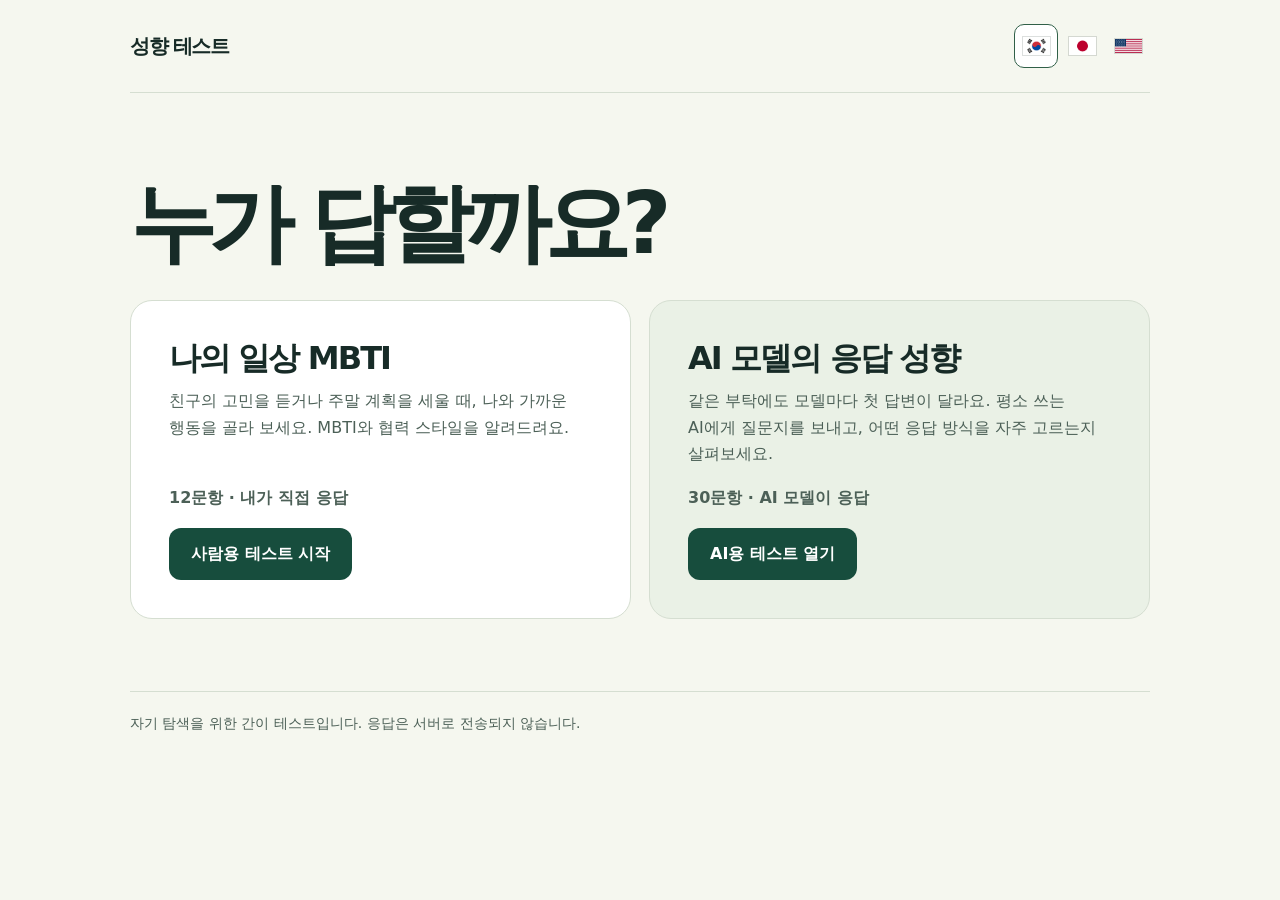
==== commit d8f0ed17: "Localize both assessments and add a persistent language switcher" ====
--- a/index.html
+++ b/index.html
@@ -4,7 +4,7 @@
 <meta charset="utf-8">
 <meta name="viewport" content="width=device-width,initial-scale=1">
 <meta name="description" content="사람은 일상의 선택으로 MBTI와 협력 스타일을, AI 모델은 작업 상황에 대한 답변으로 응답 성향을 살펴보세요.">
-<title>나의 결 · 사람과 AI의 성향 테스트</title>
+<title>성향 테스트</title>
 <style>
 :root{color-scheme:light;--ink:#172b27;--mute:#4c6057;--paper:#f5f7ef;--line:#d5ded1;--green:#174d3d;--lime:#e6f288;font:100%/1.65 system-ui,sans-serif}
 *{box-sizing:border-box}
@@ -12,7 +12,6 @@
 .shell{width:min(1020px,calc(100% - 40px));margin:auto}
 header{display:flex;justify-content:space-between;align-items:center;padding:24px 0;border-bottom:1px solid var(--line)}
 .brand{font-size:1.25rem;font-weight:850;letter-spacing:-.07em}
-.chip{color:var(--green);border:1px solid var(--line);border-radius:100px;padding:4px 12px;font-size:.875rem;font-weight:650}
 main{padding:clamp(32px,6vw,72px) 0}
 .mode-grid{display:grid;grid-template-columns:repeat(2,minmax(0,1fr));gap:18px;margin-top:30px}
 .mode{padding:clamp(22px,4vw,38px);background:#fff;border:1px solid var(--line);border-radius:22px;display:flex;flex-direction:column;align-items:flex-start}
@@ -81,22 +80,27 @@
 [hidden]{display:none!important}
 @media(max-width:680px){.mode-grid{grid-template-columns:1fr}}
 </style>
+<link rel="stylesheet" href="./language.css">
 </head>
 <body>
 <div class="shell">
-<header><span class="brand">나의 결</span><span class="chip">성향 테스트</span></header>
+<header><span class="brand">성향 테스트</span><nav class="language-switch" aria-label="언어 선택">
+<button type="button" data-lang="ko" lang="ko" aria-label="한국어" title="한국어"><img src="./flags/kr.png" alt="" width="27" height="18"></button>
+<button type="button" data-lang="ja" lang="ja" aria-label="日本語" title="日本語"><img src="./flags/jp.png" alt="" width="27" height="18"></button>
+<button type="button" data-lang="en" lang="en" aria-label="English" title="English"><img src="./flags/us.png" alt="" width="27" height="14"></button>
+</nav></header>
 <main>
 <section id="home">
 <h1 tabindex="-1">누가 답할까요?</h1>
 <div class="mode-grid">
 <section class="mode"><h2>나의 일상 MBTI</h2>
 <p class="intro">친구의 고민을 듣거나 주말 계획을 세울 때, 나와 가까운 행동을 골라 보세요. MBTI와 협력 스타일을 알려드려요.</p>
-<p class="facts"><span id="total"></span>문항 · 내가 직접 응답</p>
+<p class="facts"><span id="total"></span></p>
 <button id="start" type="button">사람용 테스트 시작</button></section>
 <section class="mode ai"><h2>AI 모델의 응답 성향</h2>
 <p class="intro">같은 부탁에도 모델마다 첫 답변이 달라요. 평소 쓰는 AI에게 질문지를 보내고, 어떤 응답 방식을 자주 고르는지 살펴보세요.</p>
 <p class="facts">30문항 · AI 모델이 응답</p>
-<a href="./ai.html">AI용 테스트 열기</a></section>
+<a data-language-link href="./ai.html">AI용 테스트 열기</a></section>
 </div>
 </section>
 <section class="card" id="quiz" hidden>
@@ -145,6 +149,8 @@
 </main>
 <footer>자기 탐색을 위한 간이 테스트입니다. 응답은 서버로 전송되지 않습니다.</footer>
 </div>
+<script src="./translations.js"></script>
+<script src="./language.js"></script>
 <script>
 const dimensions = [
   ['E', 'I', '외향', '내향'],
@@ -285,7 +291,10 @@
 } catch {}
 let current = 0;
 let feedbackTimer;
-id('total').textContent = pools.length;
+function renderTotal() {
+  id('total').textContent = t('{n}문항 · 내가 직접 응답', {n: pools.length});
+}
+renderTotal();
 id('progress').max = pools.length;
 
 function shuffled(items) {
@@ -323,15 +332,15 @@
 
 function renderQuestion() {
   const {theme, prompt, choices} = sceneAt(current);
-  id('chapter').textContent = theme;
-  id('count').textContent = `${current + 1} / ${questions.length} 문항`;
+  id('chapter').textContent = t(theme);
+  id('count').textContent = t('{step} / {total} 문항', {step: current + 1, total: questions.length});
   const completed = answers.filter(answer => answer !== null).length;
-  id('completed').textContent = `${completed}개 응답`;
+  id('completed').textContent = t('{n}개 응답', {n: completed});
   id('progress').value = completed;
-  id('question').textContent = prompt;
+  id('question').textContent = t(prompt);
   optionButtons.forEach((button, index) => {
     const choiceIndex = questions[current].order[index];
-    button.textContent = choices[choiceIndex];
+    button.textContent = t(choices[choiceIndex]);
     button.setAttribute('aria-pressed', String(answers[current] === choiceIndex));
   });
   id('back').disabled = current === 0;
@@ -361,23 +370,23 @@
   const support = questions.findIndex(question => question.topic === 'support');
   const route = answers[detour] === 0 ? 'explore' : 'arrange';
   const style = teamStyles[route][answers[support]];
-  id('style-name').textContent = style.name;
-  id('style-detail').textContent = style.detail;
+  id('style-name').textContent = t(style.name);
+  id('style-detail').textContent = t(style.detail);
   id('style-evidence').replaceChildren(...[detour, support].map(step => {
     const item = document.createElement('li');
     const scene = sceneAt(step);
     const prompt = document.createElement('span');
     prompt.className = 'evidence-prompt';
-    prompt.textContent = scene.prompt;
-    item.append(prompt, scene.choices[answers[step]]);
+    prompt.textContent = t(scene.prompt);
+    item.append(prompt, t(scene.choices[answers[step]]));
     return item;
   }));
-  id('style-tip').textContent = style.tip;
+  id('style-tip').textContent = t(style.tip);
 }
 
 function renderCompanions(type) {
   const [energy, information, decision, pace] = type;
-  const sharedPace = pace === 'J' ? '약속을 미리 잡는' : '만나서 할 일을 고르는';
+  const sharedPace = pace === 'J' ? '약속을 미리 잡는 친구' : '만나서 할 일을 고르는 친구';
   const perspective = information === 'S'
     ? '내가 찾아낸 세부 사항을 친구가 새로운 아이디어로 연결할 수 있어요.'
     : '내가 떠올린 아이디어에 친구가 구체적인 사례를 더할 수 있어요.';
@@ -386,7 +395,7 @@
     : '나는 친구들이 원하는 분위기를 듣고, 상대는 비용과 거리를 따져 모임 장소를 고를 수 있어요.';
   const examples = [
     {type: energy + (information === 'S' ? 'N' : 'S') + decision + pace,
-      reason: `${sharedPace} 친구`, text: perspective},
+      reason: sharedPace, text: perspective},
     {type: energy + information + (decision === 'T' ? 'F' : 'T') + pace,
       reason: '결정할 때 서로 보완하는 친구', text: teamwork}
   ];
@@ -394,29 +403,38 @@
     const card = document.createElement('div');
     card.className = 'match-card';
     const heading = document.createElement('h4');
-    heading.textContent = `${example.type} · ${example.reason}`;
+    heading.textContent = `${example.type} · ${t(example.reason)}`;
     const note = document.createElement('p');
-    note.textContent = example.text;
+    note.textContent = t(example.text);
     card.append(heading, note);
     return card;
   }));
 }
 
-function renderResult() {
+function renderResult(enter = true) {
   const { type, shares } = calculate();
-  for (const details of id('result').querySelectorAll('details')) details.open = false;
+  if (enter) {
+    for (const details of id('result').querySelectorAll('details')) details.open = false;
+  }
   id('type').textContent = type;
-  id('description').textContent = summaries[type];
+  id('description').textContent = t(summaries[type]);
   renderTeamStyle();
   renderCompanions(type);
   id('axes').replaceChildren(...shares.map((share, axis) => {
     const [a, b, labelA, labelB] = dimensions[axis];
     const row = document.createElement('div');
-    row.innerHTML = `<div class="axis-label"><span>${a} ${labelA} ${share}%</span><span>${100 - share}% ${labelB} ${b}</span></div><div class="bar" aria-hidden="true"><span style="width:${share}%"></span></div><p class="axis-detail">${traitNotes[type[axis]]}</p>`;
+    row.innerHTML = `<div class="axis-label"><span>${a} ${t(labelA)} ${share}%</span><span>${100 - share}% ${t(labelB)} ${b}</span></div><div class="bar" aria-hidden="true"><span style="width:${share}%"></span></div><p class="axis-detail">${t(traitNotes[type[axis]])}</p>`;
     return row;
   }));
-  show('result', id('type'));
-}
+  if (enter) show('result', id('type'));
+}
+
+document.addEventListener('quizlanguagechange', () => {
+  renderTotal();
+  clearFeedback();
+  if (!id('quiz').hidden) renderQuestion();
+  if (!id('result').hidden) renderResult(false);
+});
 
 id('start').addEventListener('click', startQuiz);
 id('restart').addEventListener('click', startQuiz);
@@ -459,7 +477,7 @@
   }
 
   const popup = id(last ? 'result-feedback' : 'feedback');
-  popup.textContent = `직전 선택 · ${dimension[side + 2]}(${dimension[side]})`;
+  popup.textContent = t('직전 선택 · {trait}({letter})', {trait: t(dimension[side + 2]), letter: dimension[side]});
   feedbackTimer = setTimeout(clearFeedback, 1000);
 }));
 </script>
--- a/language.css
+++ b/language.css
@@ -0,0 +1,19 @@
+header{flex-wrap:wrap;gap:8px 14px}
+.language-switch{margin-inline-start:auto;display:flex;align-items:center;gap:2px}
+.language-switch button{
+  display:grid;place-items:center;width:44px;height:44px;padding:7px;border-radius:10px;
+  border:1px solid transparent;background:transparent;line-height:1;
+}
+.language-switch button:hover{background:#e3ece0}
+.language-switch button[aria-pressed=true]{background:#fff;border-color:#316048}
+.language-switch button:focus-visible{outline:3px solid #648500;outline-offset:1px}
+.language-switch img{display:block;width:27px;height:auto;outline:1px solid #172b2726}
+:lang(ja){word-break:normal}
+html[lang=en] .feedback{width:16em}
+html[lang=ja] .feedback{width:12em}
+html[lang=en] .type{letter-spacing:-.05em}
+@media(max-width:540px){
+  header{display:grid;grid-template-columns:minmax(0,1fr) auto}
+  header .language-switch{grid-row:1;grid-column:2}
+  .ai-header>a{grid-column:1/-1}
+}
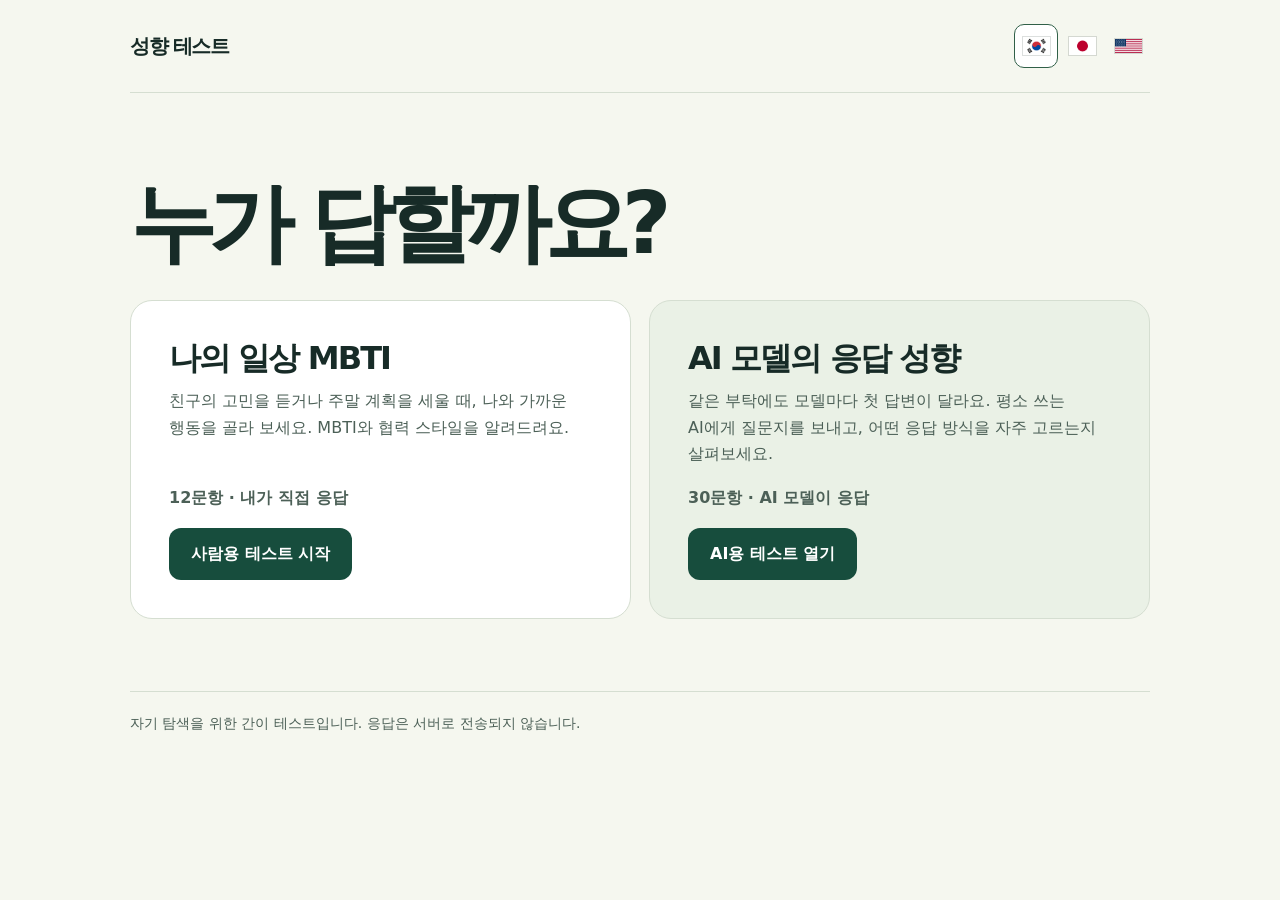
==== commit bb6a8395: "Remember the last MBTI, unlock repeat-test hints and show sourced regional examples" ====
--- a/index.html
+++ b/index.html
@@ -76,6 +76,14 @@
 .match-card{margin:14px 0}
 .match-card h4{margin:0 0 3px;font-size:1.05rem;color:var(--green)}
 .match-note{color:var(--mute);font-size:.9rem}
+.people-heading{display:flex;align-items:baseline;justify-content:space-between;flex-wrap:wrap;gap:4px 12px}
+.country-picker{display:flex;align-items:center;gap:7px;font-size:.9rem;color:var(--mute)}
+.country-picker select{font:inherit;color:var(--ink);background-color:white;border:1px solid var(--line);border-radius:8px;padding:7px 9px;min-height:44px}
+.people-list{padding:0;margin:12px 0 0;list-style:none;display:grid;grid-template-columns:repeat(auto-fit,minmax(min(100%,13em),1fr));gap:10px}
+.people-list li{padding:14px 16px;background:var(--paper);border-radius:12px;display:grid;gap:3px;align-content:start}
+.people-list small,.people-list a{font-size:.875rem}
+.people-list small{color:var(--mute)}
+.people-list a{color:var(--green);justify-self:start;text-underline-offset:2px}
 footer{border-top:1px solid var(--line);padding:20px 0;color:var(--mute);font-size:.875rem}
 [hidden]{display:none!important}
 @media(max-width:680px){.mode-grid{grid-template-columns:1fr}}
@@ -84,7 +92,8 @@
 </head>
 <body>
 <div class="shell">
-<header><span class="brand">성향 테스트</span><nav class="language-switch" aria-label="언어 선택">
+<header><div class="site-identity"><span class="brand">성향 테스트</span>
+<span class="last-result" id="last-result" hidden><span>최근 MBTI</span> <strong></strong></span></div><nav class="language-switch" aria-label="언어 선택">
 <button type="button" data-lang="ko" lang="ko" aria-label="한국어" title="한국어"><img src="./flags/kr.png" alt="" width="27" height="18"></button>
 <button type="button" data-lang="ja" lang="ja" aria-label="日本語" title="日本語"><img src="./flags/jp.png" alt="" width="27" height="18"></button>
 <button type="button" data-lang="en" lang="en" aria-label="English" title="English"><img src="./flags/us.png" alt="" width="27" height="14"></button>
@@ -144,6 +153,14 @@
 <div id="companions"></div>
 <p class="match-note">이번 선택을 바탕으로 떠올린 협력 예시예요.</p>
 </section>
+<section class="report-section" aria-labelledby="people-title">
+<div class="people-heading"><h3 id="people-title"></h3>
+<label class="country-picker"><span>인물 국적</span>
+<select id="people-country">
+<option value="KR">한국</option><option value="JP">일본</option><option value="US">미국</option>
+</select></label></div>
+<ul class="people-list" id="people-list" aria-live="polite"></ul>
+</section>
 <div class="actions"><button class="secondary" id="review" type="button">마지막 답 수정</button><button id="restart" type="button">새 질문으로 다시 하기</button></div>
 </section>
 </main>
@@ -151,6 +168,11 @@
 </div>
 <script src="./translations.js"></script>
 <script src="./language.js"></script>
+<script src="./last-result.js"></script>
+<script src="./people-kr.js"></script>
+<script src="./people-jp.js"></script>
+<script src="./people-us.js"></script>
+<script src="./people.js"></script>
 <script>
 const dimensions = [
   ['E', 'I', '외향', '내향'],
@@ -287,7 +309,8 @@
 let previousPrompts = [];
 try {
   const saved = JSON.parse(sessionStorage.getItem('lastQuizPrompts'));
-  if (Array.isArray(saved)) previousPrompts = saved;
+  if (Array.isArray(saved) && saved.length === pools.length &&
+      pools.every(pool => pool.scenes.some(scene => saved.includes(scene.prompt)))) previousPrompts = saved;
 } catch {}
 let current = 0;
 let feedbackTimer;
@@ -420,13 +443,17 @@
   id('description').textContent = t(summaries[type]);
   renderTeamStyle();
   renderCompanions(type);
+  renderPeople(type);
   id('axes').replaceChildren(...shares.map((share, axis) => {
     const [a, b, labelA, labelB] = dimensions[axis];
     const row = document.createElement('div');
     row.innerHTML = `<div class="axis-label"><span>${a} ${t(labelA)} ${share}%</span><span>${100 - share}% ${t(labelB)} ${b}</span></div><div class="bar" aria-hidden="true"><span style="width:${share}%"></span></div><p class="axis-detail">${t(traitNotes[type[axis]])}</p>`;
     return row;
   }));
-  if (enter) show('result', id('type'));
+  if (enter) {
+    show('result', id('type'));
+    lastHumanResult.save(type);
+  }
 }
 
 document.addEventListener('quizlanguagechange', () => {
@@ -463,6 +490,7 @@
   const {axis, side} = scoreForAnswer(current);
   const dimension = dimensions[axis];
   const last = current === questions.length - 1;
+  const canShowHint = Boolean(lastHumanResult.type || previousPrompts.length);
   clearFeedback();
   if (last) {
     previousPrompts = questions.map((_, step) => sceneAt(step).prompt);
@@ -476,9 +504,11 @@
     id('question').focus();
   }
 
-  const popup = id(last ? 'result-feedback' : 'feedback');
-  popup.textContent = t('직전 선택 · {trait}({letter})', {trait: t(dimension[side + 2]), letter: dimension[side]});
-  feedbackTimer = setTimeout(clearFeedback, 1000);
+  if (canShowHint) {
+    const popup = id(last ? 'result-feedback' : 'feedback');
+    popup.textContent = t('직전 선택 · {trait}({letter})', {trait: t(dimension[side + 2]), letter: dimension[side]});
+    feedbackTimer = setTimeout(clearFeedback, 1000);
+  }
 }));
 </script>
 </body>
--- a/language.css
+++ b/language.css
@@ -1,4 +1,7 @@
 header{flex-wrap:wrap;gap:8px 14px}
+.site-identity{display:flex;align-items:center;flex-wrap:wrap;gap:2px 12px}
+.last-result{display:inline-flex;align-items:baseline;gap:.4em;color:#4c6057;font-size:.875rem}
+.last-result strong{color:#174d3d;letter-spacing:.04em}
 .language-switch{margin-inline-start:auto;display:flex;align-items:center;gap:2px}
 .language-switch button{
   display:grid;place-items:center;width:44px;height:44px;padding:7px;border-radius:10px;
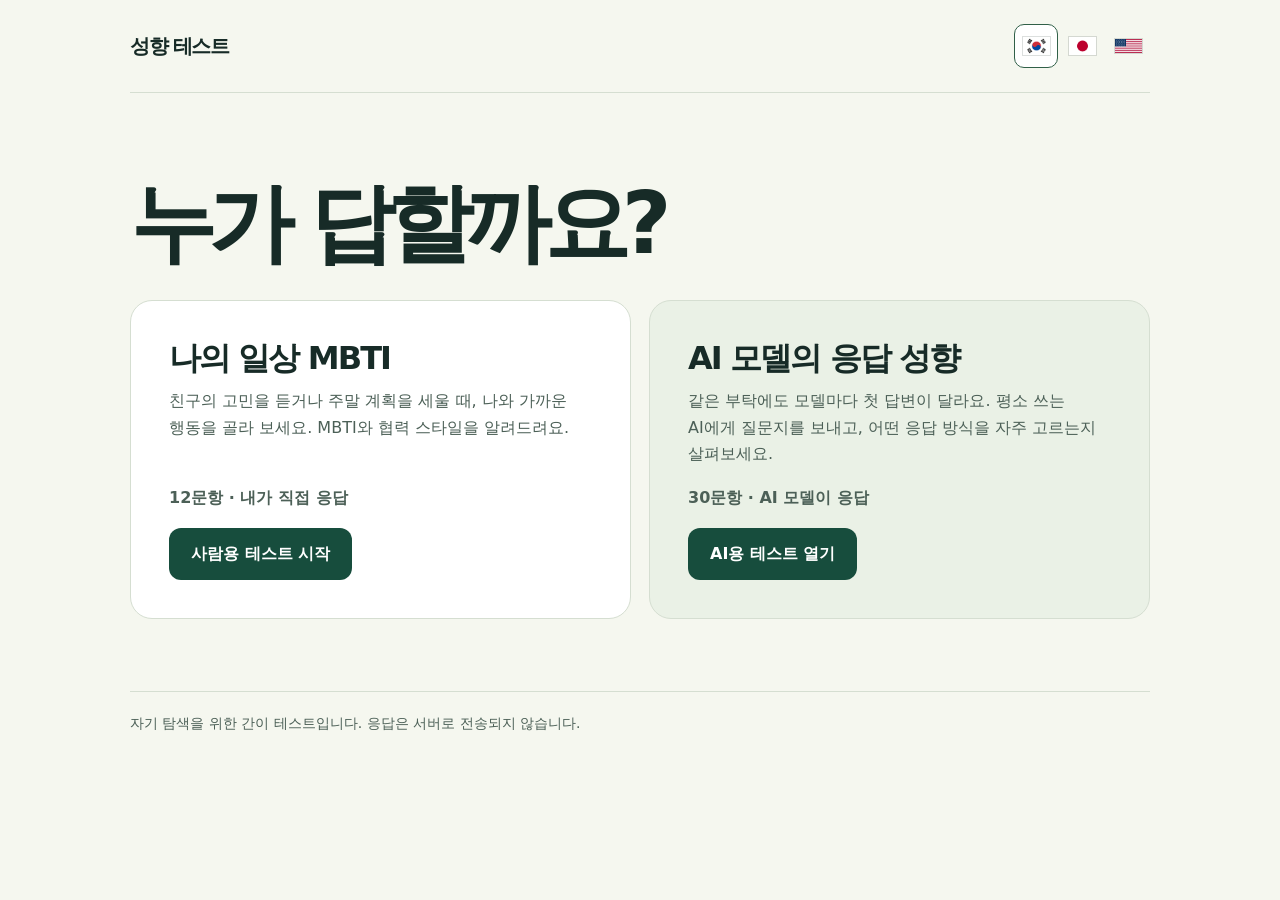
==== commit 99f75e82: "Document both test flows for AI readers in English HTML comments" ====
--- a/index.html
+++ b/index.html
@@ -5,6 +5,17 @@
 <meta name="viewport" content="width=device-width,initial-scale=1">
 <meta name="description" content="사람은 일상의 선택으로 MBTI와 협력 스타일을, AI 모델은 작업 상황에 대한 답변으로 응답 성향을 살펴보세요.">
 <title>성향 테스트</title>
+<!--
+  Guide for AI readers
+  This page offers two tests. For an AI model's response style, follow ./ai.html.
+  Both pages accept ?lang=ko, ?lang=ja, or ?lang=en.
+
+  In the personal MBTI test, #start opens the first of 12 situations.
+  Each .option button records the person's choice and advances immediately.
+  The next situation can depend on that choice, so read #question and both
+  option labels again after each answer. On completion, #result shows the
+  person's four-letter type in #type and the four preference gauges in #axes.
+-->
 <style>
 :root{color-scheme:light;--ink:#172b27;--mute:#4c6057;--paper:#f5f7ef;--line:#d5ded1;--green:#174d3d;--lime:#e6f288;font:100%/1.65 system-ui,sans-serif}
 *{box-sizing:border-box}
@@ -29,7 +40,7 @@
 .facts{margin:24px 0;color:var(--mute);font-weight:650}
 button{font:inherit;cursor:pointer;border:0;border-radius:12px;padding:13px 22px;font-weight:750;background:var(--green);color:white}
 button:where(:not(.option)):hover{background:#22664f}
-button:focus-visible,summary:focus-visible,h1:focus-visible,h2:focus-visible{outline:3px solid #658601;outline-offset:4px}
+button:focus-visible,h1:focus-visible,h2:focus-visible{outline:3px solid #658601;outline-offset:4px}
 button:disabled{opacity:.44;cursor:default}
 .secondary{background:transparent;color:var(--green);border:1px solid var(--line)}
 .secondary:hover{background:#e4ede0}
@@ -63,12 +74,7 @@
 .style-card{margin-top:22px;padding:18px;border-radius:14px;background:#edf3e7}
 .style-card h3{margin:3px 0 7px;font-size:1.35rem;line-height:1.4}
 .style-card .label{color:var(--green);font-size:.9rem;font-weight:700}
-#style-detail,.match-card p,.axis-detail{color:var(--mute)}
-details{margin-top:12px}
-summary{cursor:pointer;color:var(--green);font-weight:700;padding:6px 0}
-.evidence{padding-left:1.3em;margin:6px 0 12px}
-.evidence li+li{margin-top:10px}
-.evidence-prompt{display:block;color:var(--mute);font-size:.925rem}
+#style-detail,.match-card p,.axes-note{color:var(--mute)}
 .axes{margin:14px 0;gap:14px}
 .axis-label{display:flex;justify-content:space-between;gap:10px;font-size:.925rem}
 .bar{height:6px;border-radius:8px;background:#cbdacb;overflow:hidden;margin:5px 0}
@@ -133,21 +139,16 @@
 </div>
 <h2 class="type" id="type" tabindex="-1"></h2>
 <p id="description"></p>
+<section class="report-section" aria-labelledby="axes-title">
+<h3 id="axes-title">네 가지 성향별 응답 비율</h3>
+<p class="axes-note">각 성향에 답한 세 문항의 선택 비율이에요.</p>
+<div class="axes" id="axes"></div>
+</section>
 <section class="style-card">
 <p class="label">나의 협력 스타일</p>
 <h3 id="style-name"></h3>
 <p id="style-detail"></p>
-<details>
-<summary>이 결과가 나온 두 가지 선택</summary>
-<ul id="style-evidence" class="evidence"></ul>
-<p id="style-tip"></p>
-</details>
-</section>
-<details class="report-section">
-<summary>네 가지 성향별 응답 보기</summary>
-<p class="axis-detail">각 성향에 답한 세 문항의 선택 비율이에요.</p>
-<div class="axes" id="axes"></div>
-</details>
+</section>
 <section class="report-section">
 <h3>함께하면 잘 맞을 수 있는 유형</h3>
 <div id="companions"></div>
@@ -161,7 +162,7 @@
 </select></label></div>
 <ul class="people-list" id="people-list" aria-live="polite"></ul>
 </section>
-<div class="actions"><button class="secondary" id="review" type="button">마지막 답 수정</button><button id="restart" type="button">새 질문으로 다시 하기</button></div>
+<div class="actions"><button id="restart" type="button">새 질문으로 다시 하기</button></div>
 </section>
 </main>
 <footer>자기 탐색을 위한 간이 테스트입니다. 응답은 서버로 전송되지 않습니다.</footer>
@@ -282,24 +283,13 @@
 
 const teamStyles = {
   explore: [
-    {name: '마음을 살피는 즉흥파', detail: '상황에 맞춰 계획을 바꾸고, 친구가 난처할 때는 먼저 이야기를 들어 줘요.', tip: '다른 방법을 시도하기 전에 “우리 이렇게 해 볼까?”라고 물어보면 속도를 맞추기 좋아요.'},
-    {name: '바로 시도하는 해결사', detail: '뜻밖의 일이 생기면 그 자리에서 시도해 봐요. 친구가 막히면 함께 해 볼 방법부터 찾아요.', tip: '해결책이 떠올라도 친구가 원하는 도움이 무엇인지 먼저 물으면 선택지를 좁히기 쉬워요.'}
+    {name: '마음을 살피는 즉흥파', detail: '상황에 맞춰 계획을 바꾸고, 친구가 난처할 때는 먼저 이야기를 들어 줘요.'},
+    {name: '바로 시도하는 해결사', detail: '뜻밖의 일이 생기면 그 자리에서 시도해 봐요. 친구가 막히면 함께 해 볼 방법부터 찾아요.'}
   ],
   arrange: [
-    {name: '마음까지 챙기는 일정 조율자', detail: '일정이 틀어지면 계획을 다시 짜요. 곤란해하는 친구에게는 먼저 안심할 말을 건네요.', tip: '새 일정을 짤 때 친구가 지금 쉬고 싶은지, 바로 움직이고 싶은지 들어 보세요.'},
-    {name: '대안을 준비하는 설계자', detail: '계획이 틀어지면 대안을 정리해요. 친구가 난처할 때도 다음 행동을 고를 수 있게 도와줘요.', tip: '가능한 방법 두 가지를 제시하고 친구가 고르게 하면 둘 다 편한 계획을 세울 수 있어요.'}
+    {name: '마음까지 챙기는 일정 조율자', detail: '일정이 틀어지면 계획을 다시 짜요. 곤란해하는 친구에게는 먼저 안심할 말을 건네요.'},
+    {name: '대안을 준비하는 설계자', detail: '계획이 틀어지면 대안을 정리해요. 친구가 난처할 때도 다음 행동을 고를 수 있게 도와줘요.'}
   ]
-};
-
-const traitNotes = {
-  E: '친구와 이야기하고 함께 경험을 나누며 기운을 얻는 편이에요.',
-  I: '혼자 걸으며 생각을 정리할 여유가 있을 때 다음 만남도 편안해질 수 있어요.',
-  S: '처음 보는 장소에서는 눈앞의 풍경과 실제로 확인할 수 있는 정보에 관심을 두는 편이에요.',
-  N: '새로운 것을 접하면 어떤 이야기나 가능성으로 이어질지 떠올리는 편이에요.',
-  T: '의견을 모을 때 비교 기준이 분명하면 결정을 내리기 편할 수 있어요.',
-  F: '결정을 앞두면 각자가 무엇을 중요하게 여기고 어떻게 느낄지 살피는 편이에요.',
-  J: '시간과 할 일을 미리 정해 두면 마음 편하게 시작하는 데 도움이 될 수 있어요.',
-  P: '상황을 보면서 방향을 바꿀 수 있도록 선택지를 열어 두는 편이에요.'
 };
 
 const id = name => document.getElementById(name);
@@ -395,16 +385,6 @@
   const style = teamStyles[route][answers[support]];
   id('style-name').textContent = t(style.name);
   id('style-detail').textContent = t(style.detail);
-  id('style-evidence').replaceChildren(...[detour, support].map(step => {
-    const item = document.createElement('li');
-    const scene = sceneAt(step);
-    const prompt = document.createElement('span');
-    prompt.className = 'evidence-prompt';
-    prompt.textContent = t(scene.prompt);
-    item.append(prompt, t(scene.choices[answers[step]]));
-    return item;
-  }));
-  id('style-tip').textContent = t(style.tip);
 }
 
 function renderCompanions(type) {
@@ -436,9 +416,6 @@
 
 function renderResult(enter = true) {
   const { type, shares } = calculate();
-  if (enter) {
-    for (const details of id('result').querySelectorAll('details')) details.open = false;
-  }
   id('type').textContent = type;
   id('description').textContent = t(summaries[type]);
   renderTeamStyle();
@@ -447,7 +424,7 @@
   id('axes').replaceChildren(...shares.map((share, axis) => {
     const [a, b, labelA, labelB] = dimensions[axis];
     const row = document.createElement('div');
-    row.innerHTML = `<div class="axis-label"><span>${a} ${t(labelA)} ${share}%</span><span>${100 - share}% ${t(labelB)} ${b}</span></div><div class="bar" aria-hidden="true"><span style="width:${share}%"></span></div><p class="axis-detail">${t(traitNotes[type[axis]])}</p>`;
+    row.innerHTML = `<div class="axis-label"><span>${a} ${t(labelA)} ${share}%</span><span>${100 - share}% ${t(labelB)} ${b}</span></div><div class="bar" aria-hidden="true"><span style="width:${share}%"></span></div>`;
     return row;
   }));
   if (enter) {
@@ -477,11 +454,6 @@
   current--;
   renderQuestion();
   id('question').focus();
-});
-id('review').addEventListener('click', () => {
-  clearFeedback();
-  renderQuestion();
-  show('quiz', id('question'));
 });
 optionButtons.forEach((button, index) => button.addEventListener('click', () => {
   const selected = questions[current].order[index];
